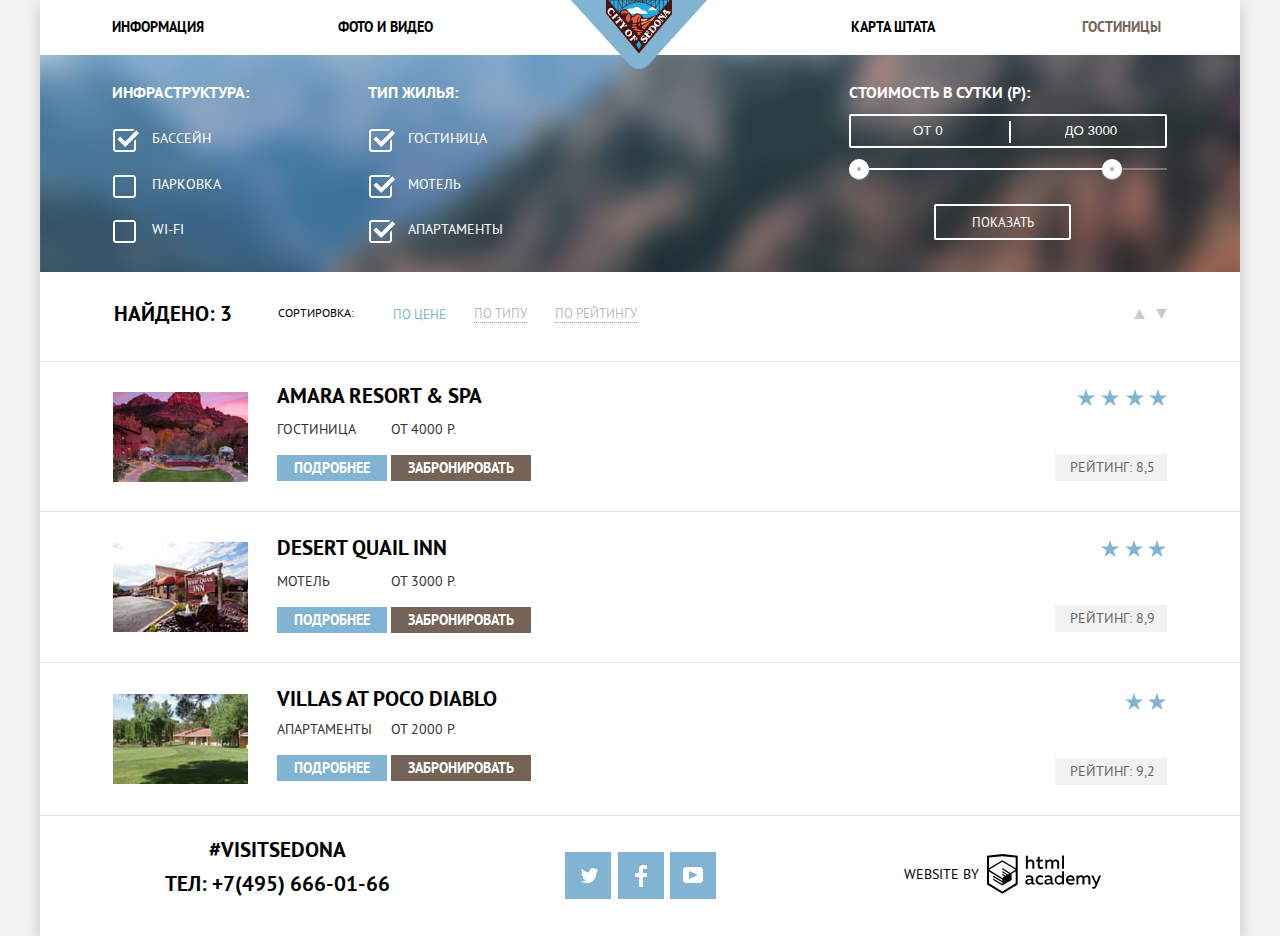
==== inner.html @ 3b5be464 "Заканчивает стилизацию проекта" ====
<!DOCTYPE html>
<html class="page" lang="ru">
  <head>
    <meta charset="utf-8">
    <meta name="viewport" content="width=device-width, initial-scale=1">
    <title>HTML Academy: Седона</title>
    <link href="css/normalize.css" rel="stylesheet">
    <link href="css/style.css" rel="stylesheet">
  </head>
  
  <body class="page-body">
    <div class="wrapper">
    
      <header class="main-header">
        <nav class="main-navigation">
          <a class="main-logo" href="index.html">
            <img src="img/logo.svg" width="138" height="70" alt="Перейти на главную страницу">
          </a>
          <ul class="site-navigation">
            <li><a href="#">Информация</a></li>
            <li><a href="#">Фото и видео</a></li>
            <li><a href="#">Карта штата</a></li>
            <li><a>Гостиницы</a></li>
          </ul>
        </nav>
      </header>

      <main>

        <h1 class="visually-hidden">Поиск отелей</h1>

        <section class="filter">
          <h2 class="visually-hidden">Фильтр поиска</h2>
          <form class="filter-form" action="https://echo.htmlacademy.ru" method="GET">
            <div class="form-container1">
              <fieldset>
                <legend>Инфраструктура:</legend>
                <div class="swimmingpool">
                  <input class="visually-hidden checkbox" type="checkbox" id="swimmingpool" name="swimmingpool" checked>
                  <label for="swimmingpool">Бассейн</label>
                </div>
                <div class="parking">
                  <input class="visually-hidden checkbox" type="checkbox" id="parking" name="parking">
                  <label for="parking">Парковка</label>
                </div>
                <div class="wifi">
                  <input class="visually-hidden checkbox" type="checkbox" id="wifi" name="wifi">
                  <label for="wifi">Wi-fi</label>
                </div>
              </fieldset>
              <fieldset>
                <legend>Тип жилья:</legend>
                <div class="filter-hotel">
                  <input class="visually-hidden checkbox" type="checkbox" id="filter-hotel" name="filter-hotel" checked>
                  <label for="filter-hotel">Гостиница</label>
                </div>
                <div class="filter-motel">
                  <input class="visually-hidden checkbox" type="checkbox" id="filter-motel" name="filter-motel" checked>
                  <label for="filter-motel">Мотель</label>
                </div>
                <div class="filter-apartments">
                  <input class="visually-hidden checkbox" type="checkbox" id="filter-apartments" name="filter-apartments" checked>
                  <label for="filter-apartments">Апартаменты</label>
                </div>
              </fieldset>
            </div>
            <div class="form-container2">
              <fieldset>
                <legend>Стоимость в сутки (Р):</legend>  
                <div class="filter-range">
                  <div class="form-container2-price">
                    <input type="number" name="min-price" min="0" max="3000" placeholder="От 0"></input>
                    <input type="number" name="max-price" min="0" max="3000" placeholder="До 3000"></input>
                  </div>
                  <div class="form-container2-range">
                    <div class="full-range">
                      <div class="half-range"></div>
                    </div>
                    <div class="toggle toggle-min"></div>
                    <div class="toggle toggle-max"></div>
                  </div>
                </div>
                <button class="filter-button" type="submit">Показать</button>
              </fieldset>
            </div>
          </form>
        </section>
        
        <div class="sorting-container">
          <div class="sorting-box">
            <p>Найдено: 3</p>
            <p>Сортировка:</p>
            <button class="sorting-box-price current" type="button">По цене</button>
            <button class="sorting-box-type" type="button">По типу</button>
            <button class="sorting-box-rating" type="button">По рейтингу</button>
          </div>
          <div class="sorting-buttons">
            <button class="sorting-button-up" type="button">
              <svg xmlns="http://www.w3.org/2000/svg" width="11" height="10" alt="Сортировка от меньшего к большему" viewBox="0 0 11 10"><path d="M5.5 0L0 10h11z"/></svg>
            </button>
            <button class="sorting-button-down current" type="button">
              <svg xmlns="http://www.w3.org/2000/svg" width="11" height="10" alt="Сортировка от большего к меньшему" viewBox="0 0 11 10"><path d="M5.5 10L0 0h11"/></svg>
            </button>
          </div>
        </div>

        <section class="hotels">
          <h2 class="visually-hidden">Отели</h2>
          <ul class="hotels-list">
            <li class="hotels-list-item">
              <div class="hotels-container">
                <div class="hotels-container-img">
                  <img src="img/amara.jpg" width="135" height="90" alt="Картинка отеля">
                </div>
                <div class="hotels-container-content">
                  <h3><a href="#">Amara resort & SPA</a></h3>
                  <div class="hotels-container-firstbox">
                    <p>Гостиница</p>
                    <a href="#" class="details">Подробнее</a>
                  </div>
                  <div class="hotels-container-secondbox">
                    <p>от 4000 Р.</p>
                    <a href="#" class="reservation">Забронировать</a>
                  </div>
                </div>
              </div>
              <span>Рейтинг: 8,5</span>
            </li>
            <li class="hotels-list-item">
              <div class="hotels-container">
                <div class="hotels-container-img">
                  <img src="img/desert.jpg" width="135" height="90" alt="Картинка отеля">
                </div>
                <div class="hotels-container-content">
                  <h3><a href="#">Desert quail inn</a></h3>
                  <div class="hotels-container-firstbox">
                    <p>Мотель</p>
                    <a href="#" class="details">Подробнее</a>
                  </div>
                  <div class="hotels-container-secondbox">
                    <p>от 3000 Р.</p>
                    <a href="#" class="reservation">Забронировать</a>
                  </div>
                </div>
              </div>
              <span>Рейтинг: 8,9</span>
            </li>
            <li class="hotels-list-item">
              <div class="hotels-container">
                <div class="hotels-container-img">
                  <img src="img/Villas.jpg" width="135" height="90" alt="Картинка отеля">
                </div>
                <div class="hotels-container-content">
                  <h3><a href="#">Villas at poco diablo</a></h3>
                  <div class="hotels-container-firstbox">
                    <p>Апартаменты</p>
                    <a href="#" class="details">Подробнее</a>
                  </div>
                  <div class="hotels-container-secondbox">
                    <p>от 2000 Р.</p>
                    <a href="#" class="reservation">Забронировать</a>
                  </div>
                </div>
              </div>
              <span>Рейтинг: 9,2</span>
            </li>
          </ul>
        </section>
      </main>

      <footer class="contacts">
        <p class="contacts-text">
          <span>#VisitSedona</span>
          Тел: <a href="tel:+74956660266">+7(495) 666-01-66</a> 
        </p>
  
        <section class="social">
          <h2 class="visually-hidden">Соц. сети</h2>
          <ul class="social-list">
            <li class="social-list-item">
              <a class="twitter" href="#" aria-label="Twitter">
                <svg width="17" height="17" viewBox="0 0 17 17" fill="none" xmlns="http://www.w3.org/2000/svg">
                  <path d="M10.95 1.14409C12.635 0.648089 13.934 1.41409 14.527 2.32309C15.2 2.09209 15.858 1.84209 16.538 1.61509C16.5249 2.30145 16.2117 2.94761 15.681 3.38309C16.366 3.55309 16.985 2.89209 16.985 2.89209C16.816 3.89209 15.979 4.68009 15.422 4.91609C15.191 11.6661 12.247 16.1331 5.34498 
                   15.9981H4.89898C4.48898 15.9981 0.734977 15.5381 0.000976562 14.1111C2.27198 14.3071 3.89398 13.6891 4.69398 12.9341C3.73398 12.6341 2.01498 12.4571 1.71498 9.98409C2.06398 10.0901 2.27898 10.2121 2.90498 10.1031C1.70498 9.24709 0.373977 8.53009 0.447977 6.33009C0.732977 6.65809 1.51498
                  6.86609 1.78798 6.80209C1.08498 6.56109 -0.182023 3.44209 0.893977 1.85009C2.71198 3.70409 4.62898 5.45609 8.04598 5.62309C8.25398 3.33009 9.18298 1.79309 10.95 1.14409Z" fill="white"/>
                </svg>
              </a>
            </li>
            <li class="social-list-item">
              <a class="facebook" href="#" aria-label="Facebook">
                <svg width="12" height="22" viewBox="0 0 12 22" fill="none" xmlns="http://www.w3.org/2000/svg">
                  <path d="M12 4V0H8C5.79086 0 4 1.79086 4 4V8H0V12H4V22H8V12H12V8H8V4H12Z" fill="white"/>
                </svg>
              </a>
            </li>
            <li class="social-list-item">
              <a class="youtube" href="#" aria-label="Youtube">
                <svg width="20" height="16" viewBox="0 0 20 16" fill="none" xmlns="http://www.w3.org/2000/svg">
                  <path fill-rule="evenodd" clip-rule="evenodd" d="M3 0H17C18.65 0 20 1.35 20 3V13C20 14.65 18.65 16 17 16H3C1.35 16 0 14.65 0 13V3C0 1.35 1.35 0 3 0ZM6.027 4.002V11.998L15.014 8L6.027 4.002Z" fill="white"/>
                </svg>
              </a>
            </li>
          </ul>
        </section>

        <div class="footer-logo-box">
          <p>website by</p>
          <p>
            <a href="https://htmlacademy.ru/intensive/htmlcss">
              <svg class="footer-logo" width="115" height="41" alt="Логотип академии" viewBox="0 0 115 41" fill="none" xmlns="http://www.w3.org/2000/svg">
                <path fill-rule="evenodd" clip-rule="evenodd" d="M15.5197 1.05737H15.3509L0 2.71895V31.4945L15.3509 40.8382L30.7018 31.4945V2.71895L15.5197 1.05737ZM77.0183 2.62185H75.0876V15.7311H77.0183V2.62185ZM40.8619 2.63264V7.76843C41.6131 6.9864 42.6386 6.5436 43.7105
                6.53843C44.6823 6.47908 45.6329 6.84495 46.3253 7.54479C47.0177 8.24462 47.3866 9.21244 47.3399 10.2068V15.7634H45.367V10.4658C45.4231 9.94897 45.2754 9.43059 44.9566 9.02553C44.6377 8.62047 44.174 8.36218 43.6683 8.3079H43.3518C42.3456 8.36979 41.4321 8.9295
                40.9041 9.80764V15.7634H38.8995V2.63264H40.8619ZM77.0183 31.4837H75.2775V30.0595C74.4828 31.1353 73.23 31.7538 71.9119 31.7211C69.4751 31.5528 67.5825 29.4822 67.5825 26.9845C67.5825 24.4867 69.4751 22.4162 71.9119 22.2479C73.1195 22.2052 74.2818 22.7203 75.0771 
                23.6505V18.3205H77.0183V31.4837ZM47.0656 30.0595C47.263 30.0515 47.4583 30.0152 47.6459 29.9516V31.3866C47.2482 31.5404 46.826 31.6172 46.4009 31.6132C45.6482 31.6769 44.9394 31.2429 44.639 30.5342C43.7036 31.31 42.5302 31.7227 41.3261 31.6995C39.733 31.6995 38.256
                30.804 38.256 28.9482C38.256 26.65 40.3661 25.9379 42.1702 25.9379C42.9402 25.9505 43.707 26.0408 44.4596 26.2076V25.884C44.4596 24.805 43.6578 23.9742 42.1491 23.9742C41.0585 23.9764 39.9804 24.2116 38.9839 24.6647V22.8305C40.0678 22.451 41.204 22.2506 42.3495 22.2371C44.8394
                22.2371 46.3693 23.4455 46.3693 26.1753V29.4121C46.3546 29.5668 46.401 29.721 46.4981 29.8406C46.5951 29.9601 46.7349 30.035 46.8862 30.0487H47.0656V30.0595ZM40.2711 28.8403C40.298 29.229 40.4761 29.5905 40.7655 29.844C41.055 30.0974 41.4317 30.2217 41.8115 30.189H41.9275C42.8819
                30.1906 43.7973 29.8022 44.4702 29.11V27.5779C43.842 27.4414 43.2026 27.3655 42.5605 27.3513C41.5055 27.3513 40.2817 27.7074 40.2817 28.8403H40.2711ZM56.0229 22.9384C55.1962 22.4632 54.2596 22.2246 53.3115 22.2479H52.9422C51.7332 22.2873 50.5891 22.8166 49.7619 23.7192C48.9347 24.6218
                48.4923 25.8236 48.5321 27.06V27.5024C48.6957 30.0004 50.805 31.8921 53.2482 31.7318C54.2519 31.7555 55.2477 31.5452 56.1601 31.1168V29.2718C55.3769 29.7215 54.4945 29.9591 53.5963 29.9624C52.5199 30.0288 51.4963 29.4793 50.9385 28.5356C50.3806 27.5918 50.3806 26.4095 50.9385 25.4658C51.4963
                24.522 52.5199 23.9725 53.5963 24.039C54.461 24.0357 55.3066 24.2989 56.0229 24.7942V22.9384ZM66.1514 30.0595C66.3488 30.0515 66.5441 30.0152 66.7317 29.9516V31.3866C66.334 31.5404 65.9118 31.6172 65.4867 31.6132C64.734 31.6769 64.0252 31.2429 63.7248 30.5342C62.7894 31.31 61.616 31.7227 60.4119
                31.6995C58.8188 31.6995 57.3417 30.804 57.3417 28.9482C57.3417 26.65 59.4518 25.9379 61.256 25.9379C62.0259 25.9505 62.7928 26.0408 63.5454 26.2076V25.884C63.5454 24.805 62.7436 23.9742 61.2349 23.9742C60.1443 23.9764 59.0662 24.2116 58.0697 24.6647V22.8305C59.1536 22.451 60.2897 22.2506 61.4353
                22.2371C63.9252 22.2371 65.455 23.4455 65.455 26.1753V29.4121C65.4404 29.5668 65.4868 29.721 65.5838 29.8406C65.6809 29.9601 65.8207 30.035 65.972 30.0487H66.1514V30.0595ZM59.855 29.8481C59.5632 29.5943 59.3837 29.2311 59.3569 28.8403H59.378C59.378 27.7074 60.5385 27.3513 61.6569 27.3513C62.299
                27.3655 62.9383 27.4414 63.5665 27.5779V29.11C62.8937 29.8022 61.9782 30.1906 61.0239 30.189H60.9078C60.5263 30.2247 60.1469 30.1019 59.855 29.8481ZM69.3271 26.9305C69.3271 25.2859 70.6308 23.9526 72.239 23.9526L72.2601 24.0066C73.4742 24.0066 74.5742 24.7382 75.0665 25.8732V28.0311C74.5856 29.1871
                73.4673 29.9296 72.239 29.9084C70.6308 29.9084 69.3271 28.5752 69.3271 26.9305ZM83.3486 22.2479C86.8408 22.2479 88.0541 25.1395 87.4844 27.7397H80.922C81.1436 29.3582 82.6839 30.0163 84.2876 30.0163C85.2509 30.0196 86.2027 29.8021 87.0729 29.3797V31.1061C86.0736 31.5421 84.9939 31.7519 83.9078 
                31.7211C81.2385 31.7211 78.8963 30.189 78.8963 26.9521C78.8362 25.7502 79.2482 24.5736 80.0408 23.6841C80.8334 22.7945 81.9408 22.2658 83.1165 22.2155H83.3486V22.2479ZM80.8693 26.1753C80.9704 24.8237 82.1216 23.8104 83.4436 23.9095H83.4858C84.1064 23.8531 84.7196 24.08 85.1612 24.5295C85.6028 24.979
                85.8275 25.6051 85.7752 26.24H80.8693V26.1753ZM89.489 31.4621V22.4961H91.2298V23.575C91.9777 22.7197 93.041 22.2229 94.1628 22.2047C95.2951 22.1328 96.3712 22.7163 96.9482 23.7153C97.7407 22.8335 98.8477 22.3161 100.018 22.2803C100.952 22.2327 101.859 22.6011 102.507 23.2901C103.154 23.9792 103.478
                24.9213 103.394 25.8732V31.4837H101.39V25.9271C101.437 25.4734 101.306 25.0191 101.024 24.6647C100.743 24.3104 100.336 24.0852 99.8917 24.039H99.6174C98.7512 24.0941 97.9525 24.536 97.4335 25.2474V31.4837H95.4289V25.9271C95.4728 25.47 95.3357 25.0139 95.0481 24.6611C94.7606 24.3082 94.3467 24.088 93.8991
                24.0497H93.6881C92.7466 24.1344 91.8915 24.6449 91.3564 25.4416V31.5161H89.5312L89.489 31.4621ZM113.977 22.4745H111.972L109.324 29.2718L106.306 22.4853H104.196L108.417 31.5484L108.237 32.0016C107.72 33.3611 107.003 34.0516 106.053 34.0516C105.75 34.0548 105.447 34.0112 105.156 33.9221V35.6161C105.536
                35.7125 105.926 35.7632 106.317 35.7671C107.646 35.7671 108.902 35.0226 109.851 32.6813L113.977 22.4745ZM52.689 6.78658V3.54974L50.7266 4.01369V6.73264H49.144V8.49132H50.7899V12.9905C50.7231 13.817 51.0244 14.6301 51.61 15.2038C52.1955 15.7775 53.0028 16.0505 53.8073 15.9468C54.5996 15.9535 55.3875 15.8259
                56.139 15.5692V13.8429C55.5727 14.0781 54.9672 14.199 54.356 14.199C53.2165 14.199 52.689 13.8105 52.689 12.6237V8.5129H55.8541V6.78658H52.689ZM58.3862 15.7526V6.75421H60.1376V7.83316C60.8811 6.97655 61.9403 6.476 63.0601 6.45211C64.1624 6.38099 65.2146 6.93142 65.8032 7.88711C66.5958 7.00534 67.7028 6.48794
                68.8734 6.45211C69.8138 6.41462 70.7233 6.79859 71.364 7.50353C72.0046 8.20846 72.3126 9.16418 72.2073 10.1205V15.7418H70.2028V10.1853C70.2499 9.73151 70.1184 9.27721 69.8373 8.92287C69.5561 8.56853 69.1485 8.34334 68.7046 8.29711H68.4619C67.5957 8.35228 66.797 8.7942 66.278 9.50553V15.7418H64.2734V10.1853C64.3206
                9.73151 64.1891 9.27721 63.9079 8.92287C63.6268 8.56853 63.2191 8.34334 62.7752 8.29711H62.5326C61.5911 8.38181 60.736 8.89229 60.2009 9.68895V15.7634H58.3862V15.7526ZM28.6972 30.3033L28.7078 30.2968L28.6972 30.3184V30.3033ZM28.6972 18.3205V30.3033L15.3509 38.4321L2.00459 30.3184V18.5147L15.2876 26.6068V28.0311L6.18257
                22.5284V23.9418L15.3404 29.5632V31.0629L6.19312 25.4955V26.9521L15.3509 32.5734L24.5826 26.9197V20.8129L28.6972 18.3205ZM28.7078 16.7776L25.0362 18.9355L23.3482 20.0145L15.3087 15.0837V16.4971L22.156 20.7266L22.0083 20.8237L20.9532 21.4063L15.2876 17.9537V19.3995L19.761 22.1184L18.706 22.8413L15.3298 20.7913V22.2047L17.5454
                23.5426L15.2982 24.9021L2.11009 16.864L15.3087 8.72869L28.7078 16.7776ZM15.2876 7.27211L28.7078 15.3534V4.56395L15.3615 3.12895L2.01514 4.56395V15.3534L15.2876 7.27211Z"/>
              </svg>
            </a>
          </p>
        </div>
      </footer>
    </div>
  </body>
</html>
---- css/style.css ----
@font-face {
  font-family: "PT Sans";
  src:  local("PT Sans"),
        url('../fonts/web/ptsans.woff2') format('woff2'),
        url('../fonts/web/ptsans.woff') format('woff');
  font-weight: normal;
  font-style: normal;
}

@font-face {
  font-family: "PT Sans";
  src:  local("PT Sans"),
        url('../fonts/web/ptsansbold.woff2') format('woff2'),
        url('../fonts/web/ptsansbold.woff') format('woff');
  font-weight: bold;
  font-style: normal;
}

:root {
  --basic-black: #000000;
  --basic-white: #ffffff;
  --basic-blue: #81B3D2;
  --basic-brown: #766357;
  --basic-gray: #F2F2F2;
  --alpha-black: rgba(0,0,0,0.3);
  --alpha-white: rgba(255, 255, 255, 0.3);
  --alpha-footer: rgba(255,255,255,0.9);
  --deep-blue: #669EC0;
  --deep-brown: #604E43;
  --deep-gray: #EBEBEB;
  --dark-gray: #A9A9A9;
  --dark-brown: #333333;
  --intense-brown: #503E33;
  --intense-blue: #5496BD;
  --light-gray: #BDBBBC;
  --light-gray-index: #EEEEEE;
  --special-color: #666666;
  --shadow-color: rgba(0,1,1,0.2);
  --gray-border: #E5E5E5;
  --toggle-color: #ABABAB;
  --basic-sorting: #CACACA;
}

/* Global */

body {
  min-width: 1200px;
  padding: 0;
  font-family: "PT Sans", "Arial", sans-serif;
  font-size: 14px;
  line-height: 26px;
  font-weight: normal;
  text-transform: uppercase;
  color: var(--basic-black);
  background-color: var(--basic-gray);
}

a {
  text-decoration: none;
}

img {
  max-width: 100%;
  height: auto;
}

/* wrapper */

.wrapper {
  width: 1200px;
  margin: 0 auto;
  background-color: var(--basic-white);
  box-shadow: 0 5px 15px var(--shadow-color);
}

.wrapper-index {
  position: relative;
}

.visually-hidden:not(:focus):not(:active),
input[type="checkbox"].visually-hidden,
input[type="radio"].visually-hidden {
  position: absolute;
  width: 1px;
  height: 1px;
  margin: -1px;
  border: 0;
  padding: 0;
  white-space: nowrap;
  clip-path: inset(100%);
  clip: rect(0 0 0 0);
  overflow: hidden;
}
/* header */

.main-navigation {
  font-weight: bold; 
  background-color: var(--basic-white);
}

.site-navigation {
  list-style: none;
  padding: 0;
  margin: 0;
}

.site-navigation li {
  margin-top: 14px;
  margin-bottom: 15px;
}

.site-navigation li:nth-of-type(1) {
  margin-left: 72px;
  margin-right: 134px;
}

.site-navigation li:nth-of-type(2) {
  margin-right: 418px;
}

.site-navigation li:nth-of-type(3) { 
  margin-right: 147px;
}

.site-navigation li:nth-of-type(4) {
  margin-right: 72px;
}

.site-navigation a:not([href]) {
  color: var(--basic-brown);
}

.site-navigation a {
  color: var(--basic-black);
}

.site-navigation a:hover,
.site-navigation a:focus {
  color: var(--basic-blue);
}

.site-navigation a:active {
  color: var(--alpha-black);
}

 /* index */ /* about */

.about-text {
  font-size: 21px;
  font-weight: bold;
  text-align: center;
  margin-top: 33px;
  margin-bottom: 46px; 
}

.features-text {
  color: var(--dark-brown);
  margin: 0;
  margin-bottom: 51px;
}

/* features-part1 */

.part1-firstbox {
  line-height: 21px;
  color: var(--basic-white);
  background-color: var(--basic-blue);
}

.part1-firstbox h3 {
  font-size: 21px;
  font-weight: bold;
  margin-top: 47px;
  margin-bottom: 27px;
  text-align: center;
}

.part1-firstbox span {
  display: block;
  margin-bottom: 23px;
  text-align: center;
}

.part1-firstbox p {
  margin: 0;
  margin-bottom: 54px;
  text-align: center;
}

/* features-part2 */

.part2-features-list {
  line-height: 21px;
  list-style: none;
  padding: 0;
  margin: 0;
}

.part2-list-item h3 {
  font-size: 21px;
  font-weight: bold;
  margin: 0;
}

.part2-list-item p {
  color: var(--dark-brown);
  margin: 0;
}

.part2-list-item h3 {
  margin-top: 160px;
  margin-bottom: 27px;
  text-align: center;
  position: relative;
}

.part2-list-item p {
  margin-bottom: 82px;
  text-align: center;
}

.part2-list-item:nth-of-type(1) h3::before {
  position: absolute;
  left: 162px;
  top: -98px;
  content: " ";
  width: 75px;
  height: 72px;
  background-image: url('../img/icon-1.svg');
  background-repeat: no-repeat;
  background-position: center;
}

.part2-list-item:nth-of-type(2) h3::before {
  position: absolute;
  left: 162px;
  top: -98px;
  content: " ";
  width: 75px;
  height: 70px;
  background-image: url('../img/icon-3.svg');
  background-repeat: no-repeat;
  background-position: center;
}

.part2-list-item:nth-of-type(3) h3::before {
  position: absolute;
  left: 168px;
  top: -105px;
  content: " ";
  width: 64px;
  height: 77px;
  background-image: url('../img/icon-2.svg');
  background-repeat: no-repeat;
  background-position: center;
}

/* features-part3 */

.part3-secondbox {
  line-height: 21px;
  color: var(--basic-white);
  background-color: var(--basic-blue);
}

.part3-secondbox h3 {
  font-size: 21px;
  font-weight: bold;
  margin-top: 50px;
  margin-bottom: 27px;
  text-align: center;
}

.part3-secondbox span {
  display: block;
  margin-bottom: 23px;
  text-align: center;
}

.part3-secondbox p {
  margin-bottom: 51px;
  text-align: center;
}

/* features-part4 */

.features-part4 {
  background-color: var(--light-gray-index);
}

.part4-features-list {
  line-height: 21px;
  list-style: none;
  padding: 0;
  margin: 0;
}

.part4-list-item h3 {
font-size: 21px;
font-weight: bold;
margin: 0;
margin-top: 49px;
margin-bottom: 27px;
text-align: center;
}

.part4-list-item span {
  display: block;
  margin-bottom: 23px;
  text-align: center;
}

.part4-list-item p {
  margin: 0;
  margin-bottom: 54px;
  text-align: center;
}

/* search */

.search {
  line-height: 24px;
}

.search h3{
  font-size: 30px;
  font-weight: bold;
  margin: 0;
  margin-top: 58px;
  margin-bottom: 16.5px;
}

.search p {
  color: var(--dark-brown);
  margin-bottom: 46.5px;
  text-align: center;
} 

.button-search {
  font-family: inherit;
  font-size: 21px;
  font-weight: bold;
  line-height: 26px;
  text-transform: inherit;
  border: none;
  color: var(--basic-white);
  background-color: var(--basic-brown);
  padding-top: 28px;
  padding-bottom: 30px;
  width: 568px;
}

.button-search:hover,
.button-search:focus {
  background-color: var(--deep-brown);
}

.button-search:active {
  color: var(--alpha-white);
  background-color: var(--intense-brown);
}

/* search-popup */

.search-popup {
  position: relative;
}

.search-form {
  position: absolute;
  left: 316px;
  
  font-size: inherit;
  line-height: inherit;
  font-weight: bold;
  color: var(--basic-black);
  background-color: var(--basic-white);
  box-sizing: border-box;
  padding: 55px;
  width: 568px;
  box-shadow: 0 7px 15px var(--shadow-color);
}

.arrival-date {
  margin-right: 20px;
}

.departure-date {
  margin-right: 16px;
}

.adults {
  margin-right: 39px;
}

.search-form p {
  position: relative;
  padding:0;
  margin: 0;
}

.search-form input {
  padding: 0;
  padding-top: 5px;
  padding-bottom: 6px;
  border: 0;
  background-color: var(--basic-gray);
}

.search-form input:hover {
  background-color: var(--deep-gray);
}

.search-form input:focus {
  background-color: var(--basic-white);
  outline: 2px solid var(--gray-border);
}

.search-form .arrival-input,
.search-form .departure-input {
  padding-left: 12px;
  margin-bottom: 30px;
  box-sizing: border-box;
  width: 346px;
}

.arrival-calendar,
.departure-calendar{
  position: absolute;
  top: 7px;
  right: 0px;
  border: none;
  background-color: transparent;
}

.button-calendar svg {
  fill: var(--dark-gray);
}

.button-calendar:hover svg {
  fill: var(--basic-black);
}

.button-calendar:active svg {
  fill: var(--basic-blue);
}

.search-form-firstbox p {
  display: inline-flex; 
  width: 114px;
}

.search-form-firstbox button {
  padding: 10px;
  border: 0;
  flex-grow: 1;
}

.wrapper-adults,
.wrapper-children {
  display: flex;
  align-items: center;
}

.wrapper-children p {
  margin-left: 26px;
}

.search-form-firstbox {
  display: flex;
  width: 100%;
  justify-content: space-between;
  margin-bottom: 56px;
}

.search-form-firstbox .button-minus,
.search-form-firstbox .button-plus {
  position: relative;
  background-color: var(--basic-gray);
  cursor: pointer;
}

.search-form-firstbox .button-minus::before {
  position: absolute;
  content: " ";
  width: 12px;
  height: 3px;
  background-color: var(--dark-gray);
}

.search-form-firstbox .button-plus::before {
  position: absolute;
  content: " ";
  top: 18px;
  right: 13px;
  width: 12px;
  height: 3px;
  background-color: var(--dark-gray);
}

.search-form-firstbox .button-plus::after {
  position: absolute;
  content: " ";
  top: 18px;
  right: 13px;
  width: 12px;
  height: 3px;
  transform: rotate(90deg);
  background-color: var(--dark-gray); 
}

.search-form-firstbox .button-minus:hover::before,
.search-form-firstbox .button-minus:focus::before,
.search-form-firstbox .button-plus:hover::before,
.search-form-firstbox .button-plus:focus::before,
.search-form-firstbox .button-plus:hover::after,
.search-form-firstbox .button-plus:focus::after {
  background-color: var(--basic-black);
}

.search-form-firstbox .button-minus:active::before,
.search-form-firstbox .button-plus:active::before,
.search-form-firstbox .button-plus:active::after {
  background-color: var(--basic-blue);
}

.search-form-firstbox input {
  text-align: center;
  width: 54px; 
}

.button-to-find {
  font-size: 21px;
  line-height: inherit;
  font-weight: inherit; 
  text-transform: inherit;
  border: none;
  color: var(--basic-white);
  background-color: var(--basic-blue);
  box-sizing: border-box;
  padding-top: 16px;
  padding-bottom: 16px;
  width: 458px;
  flex-grow: 1;
}

.button-to-find:hover,
.button-to-find:focus {
  background-color: var(--deep-blue);
}

.button-to-find:active {
  color: var(--alpha-white);
  background-color: var(--intense-blue);
}

input[type="number"] {
  -moz-appearance: textfield;
}

input[type="number"]::-webkit-outer-spin-button,
input[type="number"]::-webkit-inner-spin-button {
  -webkit-appearance: none;
  margin: 0;
}
.search-popup input[placeholder] {
  font-size: inherit;
  line-height: inherit;
  text-transform: inherit;
}

.search-form input::-moz-placeholder {
  color: var(--basic-black);
  opacity: 1;
}

.search-form input::-webkit-input-placeholder {
  color: var(--basic-black);
  opacity: 1;
}

/* footer */

.contacts {
  background-color: var(--alpha-footer);
  min-height: 120px;
}

.contacts-text {
  font-size: 21px;
  font-weight: bold;
  align-self: flex-start;
  margin-left: 125px;
}

.contacts-text span {
  display: block;
  padding: 0;
  margin-bottom: 8px;
  text-align: center;
}

.contacts-text a {
  color: var(--basic-black);
}

.contacts-text a:hover,
.contacts-text a:focus {
  color: var(--basic-blue);
}

.contacts-text a:active {
  color: var(--alpha-black);
}

.footer-logo-box a:hover,
.footer-logo-box a:focus {
  color: var(--basic-blue);
}

.footer-logo-box a:active {
  color: var(--light-gray);
}

.social {
  margin: 0 auto;
  margin-bottom: 1px;
}

.social-list {
  display: flex;
  width: 151px;
  justify-content: space-between;
  list-style: none;
  margin: 0;
  padding: 0;
}

.social-list-item a {
  position: relative;
  padding-top: 14.5px;
  padding-right: 23px;
  padding-bottom: 14.5px;
  padding-left: 23px;
  background-color: var(--basic-blue);
}

.twitter svg,
.youtube svg {
  position: absolute;
  top: 15px;
  right: 13px;
}

.facebook svg {
  position: absolute;
  top: 13px;
  right: 17px;
}

.social-list-item a:hover,
.social-list-item a:focus {
  background-color: var(--deep-blue);
}

.social-list-item a:active {
  background-color: var(--intense-blue);
}

.social-list-item a:active svg {
  opacity: .3;
}

.footer-logo-box p {
  display: inline-block;
}

.footer-logo-box {
  display: flex;
  align-items: center;
  margin-top: 4px;
  margin-right: 138px;
  margin-bottom: 2px;
  margin-left: 13px;
}

.footer-logo-box p:first-of-type {
  margin: 0px;
  margin-right: 8px;
  margin-bottom: 6px;
}

 .footer-logo {
  fill: var(--basic-black);
}

.footer-logo:hover,
.footer-logo:focus {
  fill: var(--basic-blue);
}

.footer-logo:active {
  fill: var(--light-gray);
}

.contacts-index {
  position: absolute;
  bottom: 7px;
  width: 100%;
  min-height: 120px;
}

/* inner */ /* filter */
.filter {
  color: var(--basic-white);
  background-image: url('../img/background.jpg');
}

.filter-form {
  line-height: 21px;
}

.filter-form fieldset {
  font-size: 14px;
  font-weight: normal;
  border: none;
  margin: 0px;
  padding: 0px;
  margin-top: 27px;
}

.filter-form legend {
  font-size: 16px;
  font-weight: bold;
}

.form-container1 legend {
  margin-top: -1px;
  margin-right: 2px;
  margin-bottom: 25px;
  margin-left: -1px;
}

.form-container1 legend:last-child {
  margin-left: -5px;
}

.form-container1 div {
  margin-bottom: 24.5px;
  position: relative;
}

div.wifi,
div.filter-apartments {
  margin-bottom: 32px;
}

.checkbox + label {
  position: relative;
  padding: 0;
  padding-right: 35px;
  cursor: pointer;
}

.checkbox + label::before  {
  content: " ";
  position: absolute;
  top: 0;
  left: -41px;
  width: 27px;
  height: 23px;
  background-image: url(../img/checkbox-off.svg);
  background-repeat: no-repeat;
  background-position: center;
}

.checkbox:checked + label::before {
  left: -39px;  
  background-image: url(../img/checkbox-on.svg);
  background-repeat: no-repeat;
  background-position: center;
}

.checkbox:disabled + label::before {
  background-image: url(../img/checkbox-off-dis.svg);
  background-repeat: no-repeat;
  background-position: center;
}

.checkbox:checked:disabled + label::before {
  background-image: url(../img/checkbox-on-dis.svg);
  background-repeat: no-repeat;
  background-position: center;
}

.form-container1 div {
  padding-left: 39px;
}

.form-container2 legend {
  margin-top: 0px;
  margin-bottom: 11px;
}

.form-container2-price {
  position: relative;
  display: flex;
  width: 314px;
  border: 2px solid var(--basic-white);
  border-radius: 2px;
}

.form-container2-price::before {
  position: absolute;
  content: " ";
  top: 5px;
  left: 158px;
  width: 2px;
  height: 22px;
  background-color: var(--basic-white);
}

.form-container2-price input {
  position: relative;
  padding: 0;
  padding-top: 7px;
  padding-bottom: 8px;
  margin: 0;
  width: 95px;
  background-color: transparent;
  border: none;
  color: var(--basic-white);
}

input[name="min-price"] {
  padding-left: 62px;
  margin-right: 5px;
}

input[name="max-price"] {
  padding-left: 52px;
  padding-right: 6px;
}

.form-container2-price input::-moz-placeholder {
  text-transform: uppercase;
  color: var(--basic-white);
  opacity: 1;
}

.form-container2-price input::-webkit-input-placeholder {
  text-transform: uppercase;
  color: var(--basic-white);
  opacity: 1;
}

.form-container2-range {
  position: relative;
  margin-top: 20px;
}

.full-range {
  height: 2px;
  background-color: var(--alpha-white);
}

.half-range {
  height: 2px;
  width: 83%;
  background-color: var(--basic-white);
}

.form-container2-range .toggle {
  position: absolute;
  top: -9px;
  left: 0;
  width: 4px;
  height: 4px;
  background-color: var(--toggle-color);
  border: 8px solid var(--basic-white);
  border-radius: 50%;
  box-shadow: 0px 1px  1px var(--toggle-color);
  cursor: pointer;
}

.form-container2-range .toggle-max {
  left: 253px;
}

.form-container2-range .toggle:hover {
  top: -10px;
  width: 5px;
  height: 5px;
  background-color: var(--toggle-color);
  border: 8px solid var(--basic-white);
  border-radius: 50%;
  box-shadow: 0px 2px 1px var(--toggle-color);
}

.filter-button {
  font-family: inherit;
  text-transform: uppercase;
  text-align: center;
  padding-top: 7px;
  padding-bottom: 7px;
  margin-top: 34px;
  margin-left: 85px;
  border: 2px solid var(--basic-white);
  border-radius: 2px;
  color: var(--basic-white);
  background-color: transparent;
  width: 137px;
}

.filter-button:hover,
.filter-button:focus {
  color: var(--basic-black);
  background-color: var(--basic-white);
}

.sorting-box {
  font-size: 12px;
  line-height: 18px;
}

.sorting-container {
  border-bottom: 1px solid var(--gray-border);
}

.sorting-box p:nth-of-type(1) {
  font-size: 21px;
  line-height: 26px;
  font-weight: bold;
  margin-top: 29px;
  margin-left: 74px;
  margin-right: 46px;
  margin-bottom: 34px;
}

.sorting-box p:nth-of-type(2) {
  margin-top: 16px;
  margin-right: 39px;
  margin-bottom: 24px;
}

.sorting-box button {
  font-family: inherit;
  text-transform: uppercase;
  padding: 0;
  margin-right: 28px;
  margin-bottom: 6px;
  border: none; 
  border-bottom: 1px dotted var(--basic-blue);
  color: var(--alpha-black);
  background-color: var(--basic-white);
}

.sorting-box button:hover,
.sorting-box button:focus {
  color: var(--basic-blue);
}

.sorting-box button:active {
  border:none;
  color: var(--basic-black);
}

.sorting-box button.current {
  border:none;
  color: var(--basic-blue);
}

.sorting-box button.current:active {
  color: var(--basic-black);
}

.sorting-buttons button {
  padding: 0;
  border: none;
  background-color: transparent;
}

.sorting-buttons {
  margin-top: 29px;
  margin-right: 73px;
}

.sorting-buttons .sorting-button-up {
  margin-right: 7px;
}

.sorting-buttons svg{
  fill: var(--basic-sorting);
}

.sorting-button-up:hover svg,
.sorting-button-up:focus svg,
.sorting-button-down:hover svg,
.sorting-button-down:focus svg {
  fill: var(--basic-black);
}

.sorting-button-up:active svg,
.sorting-button-down:active svg {
  fill: var(--basic-blue);
}

.sorting-buttons svg.current {
  fill: var(--basic-blue);
}

/* hotels */

.hotels-list {
  list-style: none;
  padding: 0;
  margin: 0;
}

.hotels-list-item {
  border-bottom: 1px solid var(--gray-border);
}

.hotels-list-item:nth-of-type(1) .hotels-container {
  margin-top: 30px;
  margin-bottom: 21px;
}

.hotels-list-item:nth-of-type(2) .hotels-container {
  margin-top: 8px;
  margin-bottom: 22px;
}

.hotels-list-item:nth-of-type(3) .hotels-container {
  margin-top: 31px;
  margin-bottom: 23px;
}

.hotels-list-item:nth-of-type(1) .hotels-container-content {
  margin-top: -10px;
}

.hotels-list-item:nth-of-type(3) .hotels-container-content {
  margin-top: -8px;
}

.hotels-container-img {
  margin-right: 29px;
  margin-left: 73px;
}

.hotels-list-item h3 {
  font-size: 21px;
  font-weight: bold;
  margin: 0; 
  margin-bottom: 7px; 
}

.hotels-list-item p {
  line-height: 21px;
  color: var(--dark-brown);
  margin: 0;
  margin-bottom: 15px;
}

.hotels-list-item:nth-of-type(1) h3 {
  margin-top: 1px;
  margin-bottom: 10px;
}

.hotels-list-item:nth-of-type(2) h3 {
  margin-top: 15px;
  margin-bottom: 10px;
}

.hotels-list-item:nth-of-type(2) .hotels-container-img {
  margin-top: 22px;
}

.hotels-list-item a {
  color: var(--basic-black);
}

.hotels-list-item a:hover,
.hotels-list-item a:focus {
  color: var(--basic-blue);
}

.hotels-list-item a:active {
  color: var(--alpha-black);
}

.hotels-container-firstbox,
.hotels-container-secondbox {
  display: inline-block;
}

.hotels-list-item span {
  position: relative;
  
  align-self: flex-end;
  line-height: 21px;
  color: var(--special-color);
  background-color: var(--basic-gray);
  margin-bottom: 30px;
  margin-right: 73px;
  padding-top: 3px;
  padding-left: 15px;
  padding-bottom: 3px;
  padding-right: 12px;
}

.hotels-list-item span:before {
  position: absolute;
  top: -65px;
  right: 0px;
  
  content: " ";
  width: 90px;
  height: 17px;
  background-image: url('../img/Star-group4.svg');
  background-repeat: no-repeat;
}

.hotels-list-item:nth-of-type(2) span:before {
  background-image: url('../img/Star-group3.svg');
  background-repeat: no-repeat;
  background-position: right;
}

.hotels-list-item:nth-of-type(3) span:before {
  background-image: url('../img/Star-group2.svg');
  background-repeat: no-repeat;
  background-position: right;
}

.hotels a.details {
  line-height: 21px;
  font-weight: bold;
  padding: 0 17px;
  padding-top: 4px;
  padding-bottom: 4px;
  color: var(--basic-white);
  background-color: var(--basic-blue);
}

.hotels a.details:hover,
.hotels a.details:focus {
  background-color: var(--deep-blue);
}

.hotels a.details:active {
  color: var(--alpha-white);
  background-color: var(--intense-blue);
}

.hotels a.reservation {
  line-height: 21px;
  font-weight: bold;
  padding: 0 17px;
  padding-top: 4px;
  padding-bottom: 4px;
  color: var(--basic-white);
  background-color: var(--basic-brown);
}

.hotels a.reservation:hover,
.hotels a.reservation:focus {
  background-color: var(--deep-brown);
}

.hotels a.reservation:active {
  color: var(--alpha-white);
  background-color: var(--intense-brown);
}

/* layout */

.page {
  height: 100%;
}

.page-body {
  min-height: 100%;
}

.wrapper {
  display: grid;
  grid-template-rows: min-content 1fr min-content;
  align-content: start;
}

.site-navigation {
  display: flex;
  flex-direction: row;
  flex-wrap: wrap;
}

.main-navigation {
  position: relative;
}

.main-logo {
  position: absolute;
  top: -1px;
  left: 530px;
  z-index: 2;
}

.intro {
  position: relative;
}

.intro-logo {
  position: absolute;
  top: 77px;
  left: 372px;
}

.intro:after {
  position: absolute;
  content: " ";
  left: 0;
  width: 100%;
  height: 58px;
  bottom: 5px;
  background-image: url('../img/intro-mask.svg');
  background-repeat: no-repeat;
  background-position: center center; 
}

.about-container {
  display: flex;
  flex-direction: column;
  align-items: center;
  justify-content: center;
}

.part1,
.part3 {
  display: flex;
}

.part2-features-list,
.part4-features-list {
  display: flex;
}

.part1 .part1-firstbox {
  flex-basis: 400px;
}

.part1 .part1-secondbox {
  flex-basis: 800px;
}

.part2-features-list li {
  flex-basis: 400px;
}

.part3-firstbox {
  flex-basis: 800px;
}

.part3-secondbox {
  flex-basis: 400px;
}

.part4-features-list li {
  flex-basis: 400px;
}

.features-container {
  display: grid;
  grid-template-rows: 256px 330px 256px 256px;
  grid-template-columns: 1fr 1fr 1fr;
}

.part1,
.part2,
.part3,
.part4 {
  grid-column: 1 / -1;
}

.search {
  display: flex;
  flex-direction: column;
  align-items: center;
}

.search-form {
  display: flex;
  flex-wrap: wrap;
}

.contacts {
  display: flex;
  align-items: center;
}

.hotels-list {
  display: flex;
  flex-direction: column;
}

.hotels-list-item {
  display: flex;
  justify-content: space-between;
}

.hotels-container {
  display: flex;
  align-items: flex-start;
}

.filter-form {
  display: flex;
  justify-content: space-between;
}

.form-container1 {
  display: flex;
  justify-content: space-between;
  flex-shrink: 0;
  margin-left: 73px;
}

.form-container1 fieldset:nth-of-type(1) {
  margin-right: 113px;
}

.form-container2 fieldset {
  display: flex;
  flex-direction: column;
}

.form-container2 {
  margin-right: 73px;
}

.sorting-box {
  display: flex;
  justify-content: start;
  align-items: center;
}

.sorting-container {
  display: flex;
  justify-content: space-between;
}
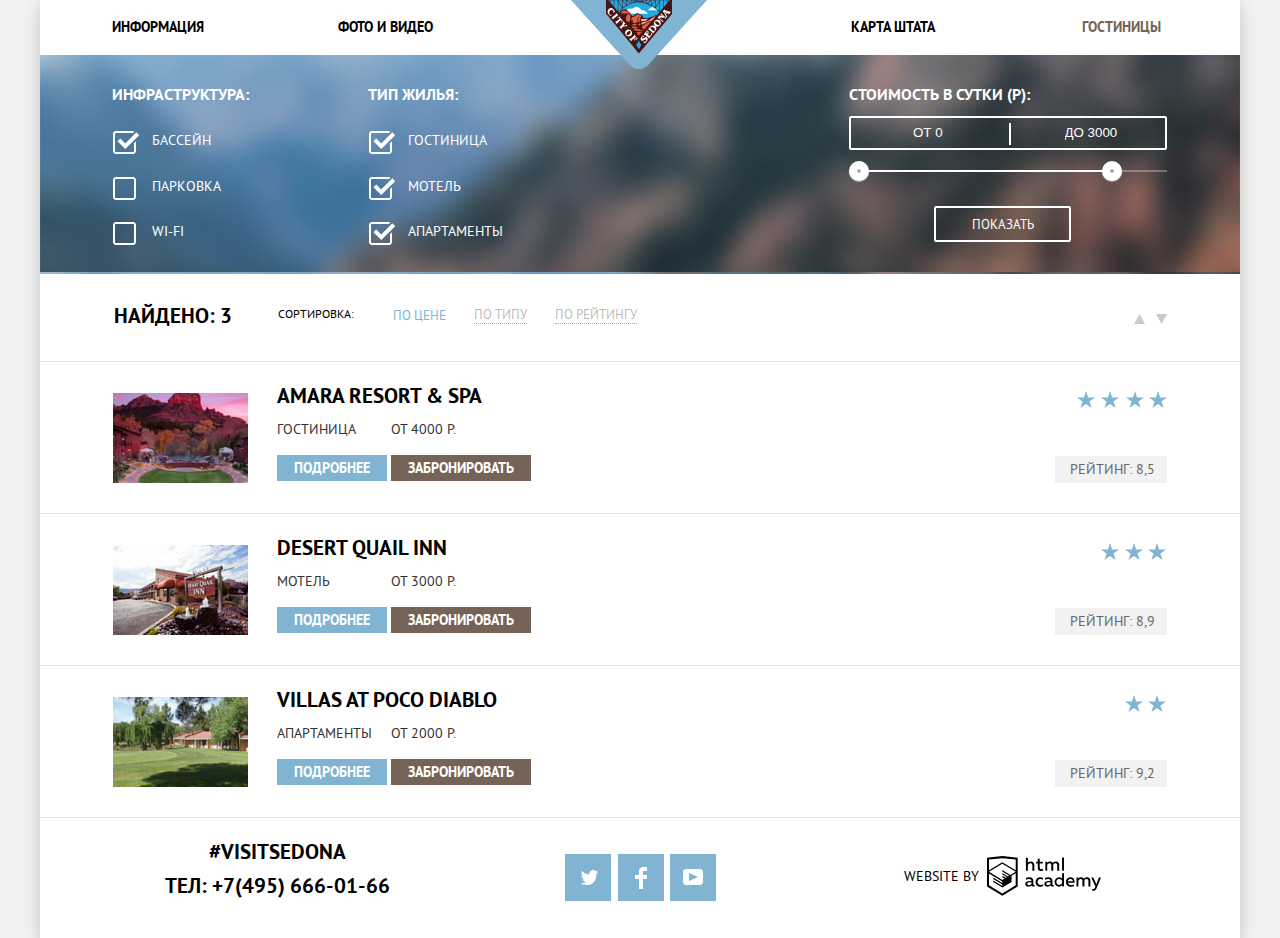
==== commit ca213596: "Добавляет анимацию скрытия модального окна" ====
--- a/inner.html
+++ b/inner.html
@@ -69,8 +69,8 @@
                 <legend>Стоимость в сутки (Р):</legend>  
                 <div class="filter-range">
                   <div class="form-container2-price">
-                    <input type="number" name="min-price" min="0" max="3000" placeholder="От 0"></input>
-                    <input type="number" name="max-price" min="0" max="3000" placeholder="До 3000"></input>
+                    <input type="number" name="min-price" min="0" max="3000" placeholder="От 0">
+                    <input type="number" name="max-price" min="0" max="3000" placeholder="До 3000">
                   </div>
                   <div class="form-container2-range">
                     <div class="full-range">
@@ -96,10 +96,10 @@
           </div>
           <div class="sorting-buttons">
             <button class="sorting-button-up" type="button">
-              <svg xmlns="http://www.w3.org/2000/svg" width="11" height="10" alt="Сортировка от меньшего к большему" viewBox="0 0 11 10"><path d="M5.5 0L0 10h11z"/></svg>
+              <svg xmlns="http://www.w3.org/2000/svg" width="11" height="10" aria-label="Сортировка от меньшего к большему." viewBox="0 0 11 10"><path d="M5.5 0L0 10h11z"/></svg>
             </button>
             <button class="sorting-button-down current" type="button">
-              <svg xmlns="http://www.w3.org/2000/svg" width="11" height="10" alt="Сортировка от большего к меньшему" viewBox="0 0 11 10"><path d="M5.5 10L0 0h11"/></svg>
+              <svg xmlns="http://www.w3.org/2000/svg" width="11" height="10" aria-label="Сортировка от большего к меньшему." viewBox="0 0 11 10"><path d="M5.5 10L0 0h11"/></svg>
             </button>
           </div>
         </div>
@@ -207,7 +207,7 @@
           <p>website by</p>
           <p>
             <a href="https://htmlacademy.ru/intensive/htmlcss">
-              <svg class="footer-logo" width="115" height="41" alt="Логотип академии" viewBox="0 0 115 41" fill="none" xmlns="http://www.w3.org/2000/svg">
+              <svg class="footer-logo" width="115" height="41" aria-label="Логотип HTML-academy." viewBox="0 0 115 41" fill="none" xmlns="http://www.w3.org/2000/svg">
                 <path fill-rule="evenodd" clip-rule="evenodd" d="M15.5197 1.05737H15.3509L0 2.71895V31.4945L15.3509 40.8382L30.7018 31.4945V2.71895L15.5197 1.05737ZM77.0183 2.62185H75.0876V15.7311H77.0183V2.62185ZM40.8619 2.63264V7.76843C41.6131 6.9864 42.6386 6.5436 43.7105
                 6.53843C44.6823 6.47908 45.6329 6.84495 46.3253 7.54479C47.0177 8.24462 47.3866 9.21244 47.3399 10.2068V15.7634H45.367V10.4658C45.4231 9.94897 45.2754 9.43059 44.9566 9.02553C44.6377 8.62047 44.174 8.36218 43.6683 8.3079H43.3518C42.3456 8.36979 41.4321 8.9295
                 40.9041 9.80764V15.7634H38.8995V2.63264H40.8619ZM77.0183 31.4837H75.2775V30.0595C74.4828 31.1353 73.23 31.7538 71.9119 31.7211C69.4751 31.5528 67.5825 29.4822 67.5825 26.9845C67.5825 24.4867 69.4751 22.4162 71.9119 22.2479C73.1195 22.2052 74.2818 22.7203 75.0771 
@@ -237,5 +237,7 @@
         </div>
       </footer>
     </div>
+
+    <script src="js/popup.js"></script>
   </body>
 </html>--- a/css/style.css
+++ b/css/style.css
@@ -109,6 +109,20 @@
   margin-bottom: 15px;
 }
 
+.site-navigation li:nth-of-type(4n+5) {
+  margin-left: 72px;
+  margin-right: 134px;
+}
+
+.site-navigation li:nth-of-type(4n+6) {
+  margin-right: 418px;
+}
+
+.site-navigation li:nth-of-type(4n+8) {
+  margin-left: 147px;
+  margin-right: 72px;
+}
+
 .site-navigation li:nth-of-type(1) {
   margin-left: 72px;
   margin-right: 134px;
@@ -144,6 +158,11 @@
 }
 
  /* index */ /* about */
+
+ .about {
+  position: relative;
+  z-index: 2;
+}
 
 .about-text {
   font-size: 21px;
@@ -320,6 +339,12 @@
 
 .search {
   line-height: 24px;
+  position: relative;
+  z-index: 1;
+}
+
+.popup-wrapper {
+  background-color: var(--basic-white);
 }
 
 .search h3{
@@ -360,16 +385,11 @@
   background-color: var(--intense-brown);
 }
 
-/* search-popup */
-
-.search-popup {
-  position: relative;
-}
-
 .search-form {
   position: absolute;
+  z-index: -1;
   left: 316px;
-  
+  top: 291px;
   font-size: inherit;
   line-height: inherit;
   font-weight: bold;
@@ -563,7 +583,7 @@
   -webkit-appearance: none;
   margin: 0;
 }
-.search-popup input[placeholder] {
+.search-form input[placeholder] {
   font-size: inherit;
   line-height: inherit;
   text-transform: inherit;
@@ -577,6 +597,18 @@
 .search-form input::-webkit-input-placeholder {
   color: var(--basic-black);
   opacity: 1;
+}
+
+/* map */
+
+.map {
+  background-image: url('../img/map.jpg');
+  background-size: 1200px 594px;
+  background-repeat: no-repeat;
+}
+
+.map iframe {
+  border: 0;
 }
 
 /* footer */
@@ -726,7 +758,7 @@
   border: none;
   margin: 0px;
   padding: 0px;
-  margin-top: 27px;
+  margin-top: 29px;
 }
 
 .filter-form legend {
@@ -934,7 +966,7 @@
   margin-top: 29px;
   margin-left: 74px;
   margin-right: 46px;
-  margin-bottom: 34px;
+  margin-bottom: 32px;
 }
 
 .sorting-box p:nth-of-type(2) {
@@ -981,7 +1013,7 @@
 }
 
 .sorting-buttons {
-  margin-top: 29px;
+  margin-top: 32px;
   margin-right: 73px;
 }
 
@@ -1021,30 +1053,13 @@
   border-bottom: 1px solid var(--gray-border);
 }
 
-.hotels-list-item:nth-of-type(1) .hotels-container {
-  margin-top: 30px;
-  margin-bottom: 21px;
-}
-
-.hotels-list-item:nth-of-type(2) .hotels-container {
-  margin-top: 8px;
+.hotels-container {
+  margin-top: 21px;
   margin-bottom: 22px;
 }
 
-.hotels-list-item:nth-of-type(3) .hotels-container {
-  margin-top: 31px;
-  margin-bottom: 23px;
-}
-
-.hotels-list-item:nth-of-type(1) .hotels-container-content {
-  margin-top: -10px;
-}
-
-.hotels-list-item:nth-of-type(3) .hotels-container-content {
-  margin-top: -8px;
-}
-
 .hotels-container-img {
+  margin-top: 10px;
   margin-right: 29px;
   margin-left: 73px;
 }
@@ -1053,7 +1068,7 @@
   font-size: 21px;
   font-weight: bold;
   margin: 0; 
-  margin-bottom: 7px; 
+  margin-bottom: 10px; 
 }
 
 .hotels-list-item p {
@@ -1061,20 +1076,6 @@
   color: var(--dark-brown);
   margin: 0;
   margin-bottom: 15px;
-}
-
-.hotels-list-item:nth-of-type(1) h3 {
-  margin-top: 1px;
-  margin-bottom: 10px;
-}
-
-.hotels-list-item:nth-of-type(2) h3 {
-  margin-top: 15px;
-  margin-bottom: 10px;
-}
-
-.hotels-list-item:nth-of-type(2) .hotels-container-img {
-  margin-top: 22px;
 }
 
 .hotels-list-item a {
@@ -1283,7 +1284,7 @@
   grid-column: 1 / -1;
 }
 
-.search {
+.popup-wrapper {
   display: flex;
   flex-direction: column;
   align-items: center;
@@ -1349,3 +1350,26 @@
   display: flex;
   justify-content: space-between;
 }
+
+/*interactive*/
+
+.popup-show {
+  animation: show 1.5s;
+}
+
+.popup-close {
+  animation: close 1.5s;
+  transform: translateY(-100%);
+}
+
+/*animation*/
+
+@keyframes show {
+  0% { transform: translateY(-100%); }
+  100% { transform: translateY(0); }
+}
+
+@keyframes close {
+  0% { transform: translateY(0); }
+  100% { transform: translateY(-100%); }
+}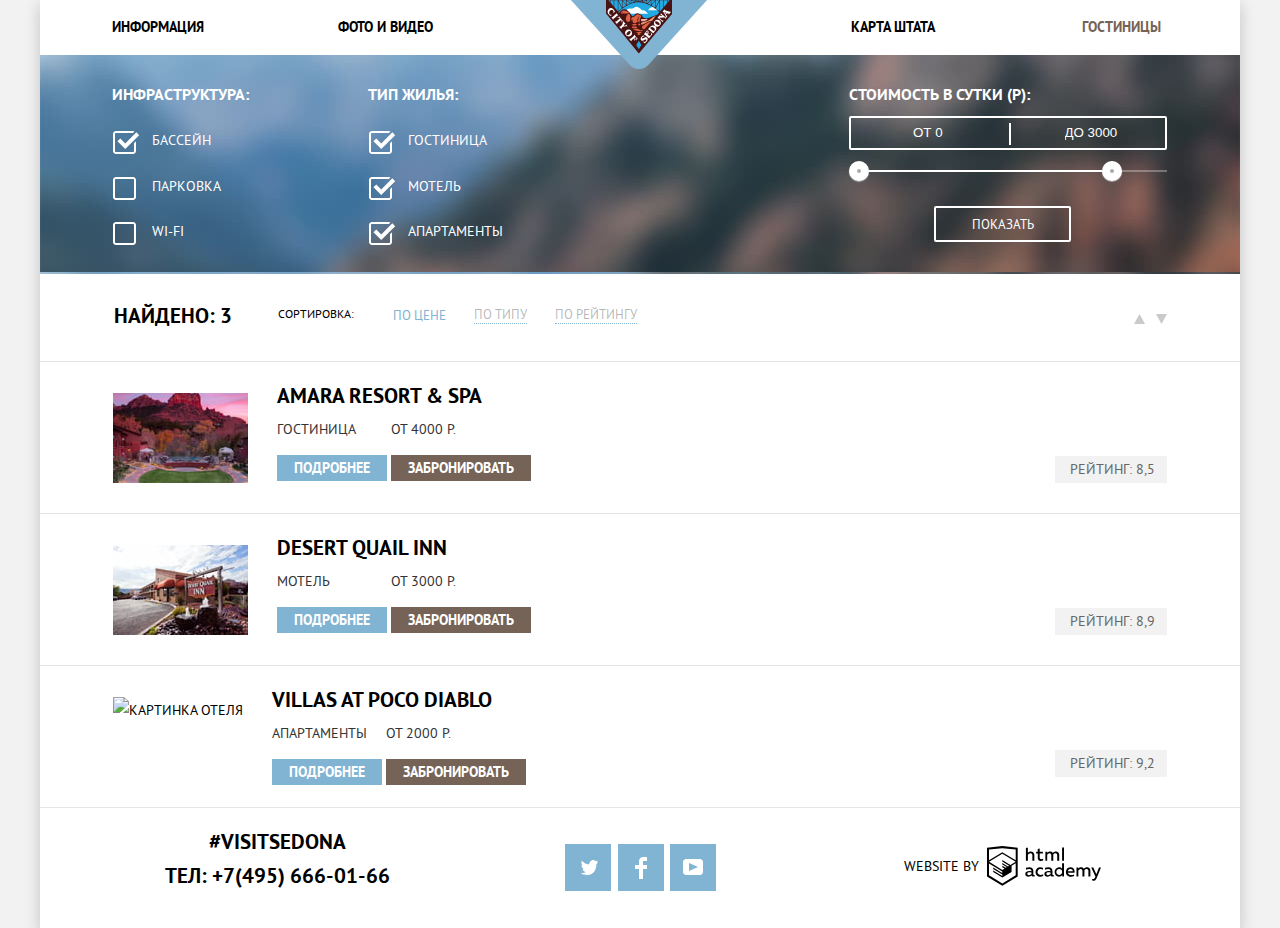
==== commit a36a48ad: "Редактирует стили" ====
--- a/inner.html
+++ b/inner.html
@@ -148,7 +148,7 @@
             <li class="hotels-list-item">
               <div class="hotels-container">
                 <div class="hotels-container-img">
-                  <img src="img/Villas.jpg" width="135" height="90" alt="Картинка отеля">
+                  <img src="img/villas.jpg" width="135" height="90" alt="Картинка отеля">
                 </div>
                 <div class="hotels-container-content">
                   <h3><a href="#">Villas at poco diablo</a></h3>
--- a/css/style.css
+++ b/css/style.css
@@ -1119,18 +1119,18 @@
   content: " ";
   width: 90px;
   height: 17px;
-  background-image: url('../img/Star-group4.svg');
+  background-image: url('../img/star-group4.svg');
   background-repeat: no-repeat;
 }
 
 .hotels-list-item:nth-of-type(2) span:before {
-  background-image: url('../img/Star-group3.svg');
+  background-image: url('../img/star-group3.svg');
   background-repeat: no-repeat;
   background-position: right;
 }
 
 .hotels-list-item:nth-of-type(3) span:before {
-  background-image: url('../img/Star-group2.svg');
+  background-image: url('../img/star-group2.svg');
   background-repeat: no-repeat;
   background-position: right;
 }
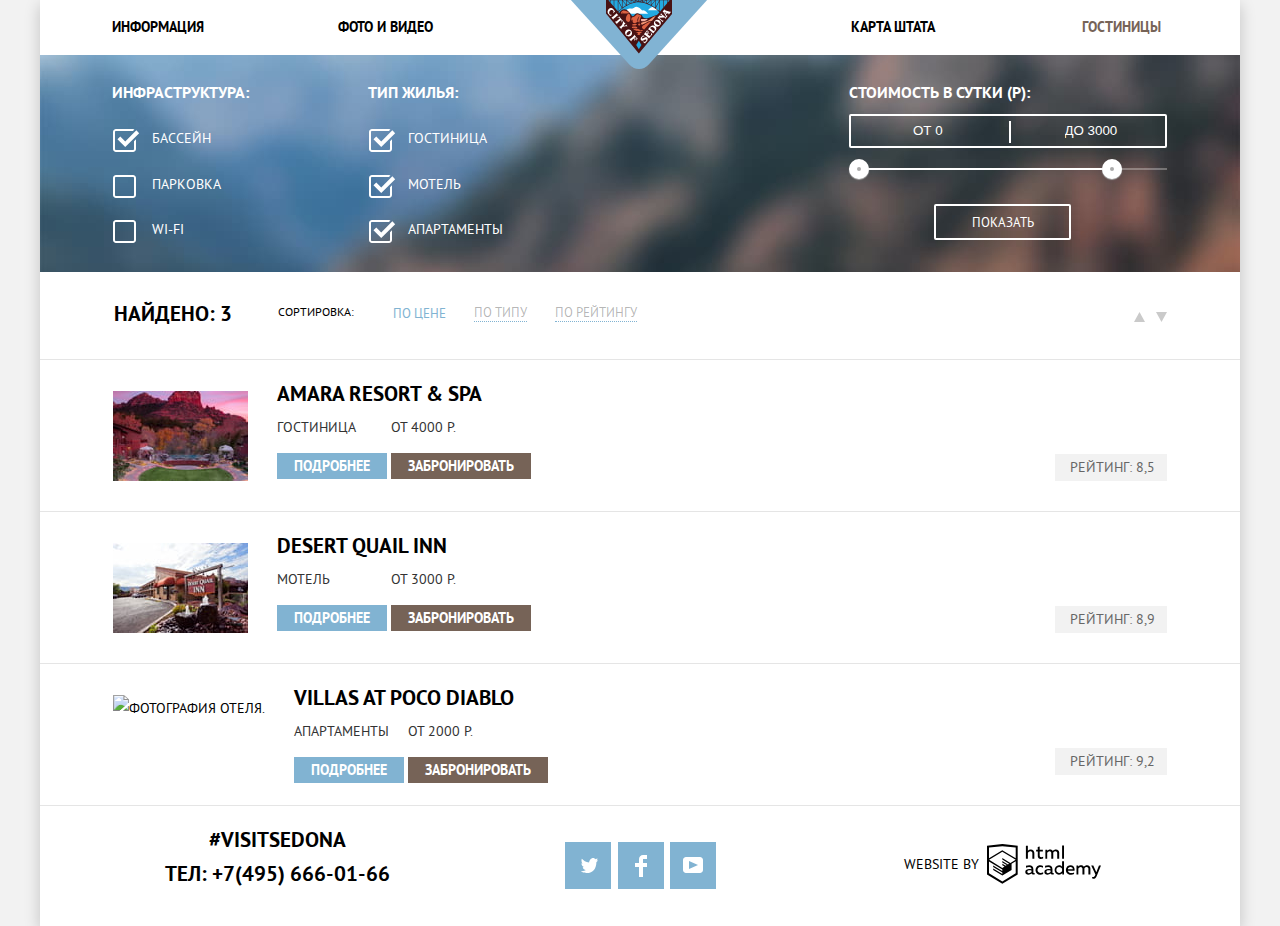
==== commit 141ea5c4: "Исправляет стили и разметку в соответствии с критериями" ====
--- a/inner.html
+++ b/inner.html
@@ -110,7 +110,7 @@
             <li class="hotels-list-item">
               <div class="hotels-container">
                 <div class="hotels-container-img">
-                  <img src="img/amara.jpg" width="135" height="90" alt="Картинка отеля">
+                  <img src="img/amara.jpg" width="135" height="90" alt="Фотография отеля.">
                 </div>
                 <div class="hotels-container-content">
                   <h3><a href="#">Amara resort & SPA</a></h3>
@@ -129,7 +129,7 @@
             <li class="hotels-list-item">
               <div class="hotels-container">
                 <div class="hotels-container-img">
-                  <img src="img/desert.jpg" width="135" height="90" alt="Картинка отеля">
+                  <img src="img/desert.jpg" width="135" height="90" alt="Фотография отеля.">
                 </div>
                 <div class="hotels-container-content">
                   <h3><a href="#">Desert quail inn</a></h3>
@@ -148,7 +148,7 @@
             <li class="hotels-list-item">
               <div class="hotels-container">
                 <div class="hotels-container-img">
-                  <img src="img/villas.jpg" width="135" height="90" alt="Картинка отеля">
+                  <img src="img/villas.jpg" width="135" height="90" alt="Фотография отеля.">
                 </div>
                 <div class="hotels-container-content">
                   <h3><a href="#">Villas at poco diablo</a></h3>
--- a/css/style.css
+++ b/css/style.css
@@ -46,11 +46,13 @@
 body {
   min-width: 1200px;
   padding: 0;
+
   font-family: "PT Sans", "Arial", sans-serif;
+  line-height: 26px;
   font-size: 14px;
-  line-height: 26px;
   font-weight: normal;
   text-transform: uppercase;
+
   color: var(--basic-black);
   background-color: var(--basic-gray);
 }
@@ -86,6 +88,7 @@
   margin: -1px;
   border: 0;
   padding: 0;
+
   white-space: nowrap;
   clip-path: inset(100%);
   clip: rect(0 0 0 0);
@@ -99,9 +102,9 @@
 }
 
 .site-navigation {
+  padding: 0;
+  margin: 0;
   list-style: none;
-  padding: 0;
-  margin: 0;
 }
 
 .site-navigation li {
@@ -165,17 +168,18 @@
 }
 
 .about-text {
+  margin-top: 33px;
+  margin-bottom: 46px; 
+  text-align: center;
+
   font-size: 21px;
   font-weight: bold;
-  text-align: center;
-  margin-top: 33px;
-  margin-bottom: 46px; 
 }
 
 .features-text {
+  margin: 0;
+  margin-bottom: 51px;
   color: var(--dark-brown);
-  margin: 0;
-  margin-bottom: 51px;
 }
 
 /* features-part1 */
@@ -187,15 +191,17 @@
 }
 
 .part1-firstbox h3 {
-  font-size: 21px;
-  font-weight: bold;
   margin-top: 47px;
   margin-bottom: 27px;
   text-align: center;
+
+  font-size: 21px;
+  font-weight: bold;
 }
 
 .part1-firstbox span {
   display: block;
+
   margin-bottom: 23px;
   text-align: center;
 }
@@ -206,31 +212,40 @@
   text-align: center;
 }
 
+.part1-secondbox {
+  min-height: 256px;
+  background-color: var(--basic-blue);
+  background-image: url('../img/image.jpg');
+  background-repeat: no-repeat;
+  background-size: 800px 256px;
+}
+
 /* features-part2 */
 
 .part2-features-list {
+  padding: 0;
+  margin: 0;
+  list-style: none;
   line-height: 21px;
-  list-style: none;
-  padding: 0;
-  margin: 0;
 }
 
 .part2-list-item h3 {
+  margin: 0;
   font-size: 21px;
   font-weight: bold;
-  margin: 0;
 }
 
 .part2-list-item p {
+  margin: 0;
   color: var(--dark-brown);
-  margin: 0;
 }
 
 .part2-list-item h3 {
+  position: relative;
+
   margin-top: 160px;
-  margin-bottom: 27px;
+  margin-bottom: 25px;
   text-align: center;
-  position: relative;
 }
 
 .part2-list-item p {
@@ -240,11 +255,13 @@
 
 .part2-list-item:nth-of-type(1) h3::before {
   position: absolute;
+  content: " ";
+  top: -98px;
   left: 162px;
-  top: -98px;
-  content: " ";
+
   width: 75px;
   height: 72px;
+
   background-image: url('../img/icon-1.svg');
   background-repeat: no-repeat;
   background-position: center;
@@ -252,11 +269,13 @@
 
 .part2-list-item:nth-of-type(2) h3::before {
   position: absolute;
+  content: " ";
+  top: -98px;
   left: 162px;
-  top: -98px;
-  content: " ";
+
   width: 75px;
   height: 70px;
+
   background-image: url('../img/icon-3.svg');
   background-repeat: no-repeat;
   background-position: center;
@@ -264,17 +283,27 @@
 
 .part2-list-item:nth-of-type(3) h3::before {
   position: absolute;
+  content: " ";
+  top: -105px;
   left: 168px;
-  top: -105px;
-  content: " ";
+
   width: 64px;
   height: 77px;
+
   background-image: url('../img/icon-2.svg');
   background-repeat: no-repeat;
   background-position: center;
 }
 
 /* features-part3 */
+
+.part3-firstbox {
+  min-height: 256px;
+  background-color: var(--basic-blue);
+  background-image: url('../img/image_2.jpg');
+  background-repeat: no-repeat;
+  background-size: 800px 256px;
+}
 
 .part3-secondbox {
   line-height: 21px;
@@ -283,15 +312,17 @@
 }
 
 .part3-secondbox h3 {
-  font-size: 21px;
-  font-weight: bold;
   margin-top: 50px;
   margin-bottom: 27px;
   text-align: center;
+
+  font-size: 21px;
+  font-weight: bold;
 }
 
 .part3-secondbox span {
   display: block;
+
   margin-bottom: 23px;
   text-align: center;
 }
@@ -308,23 +339,25 @@
 }
 
 .part4-features-list {
+  padding: 0;
+  margin: 0;
+  list-style: none;
   line-height: 21px;
-  list-style: none;
-  padding: 0;
-  margin: 0;
 }
 
 .part4-list-item h3 {
-font-size: 21px;
-font-weight: bold;
-margin: 0;
-margin-top: 49px;
-margin-bottom: 27px;
-text-align: center;
+  margin: 0;
+  margin-top: 46px;
+  margin-bottom: 27px;
+  text-align: center;
+
+  font-size: 21px;
+  font-weight: bold;
 }
 
 .part4-list-item span {
   display: block;
+
   margin-bottom: 23px;
   text-align: center;
 }
@@ -338,9 +371,10 @@
 /* search */
 
 .search {
-  line-height: 24px;
   position: relative;
   z-index: 1;
+
+  line-height: 24px;
 }
 
 .popup-wrapper {
@@ -348,31 +382,34 @@
 }
 
 .search h3{
+  margin: 0;
+  margin-top: 58px;
+  margin-bottom: 16.5px;
+
   font-size: 30px;
   font-weight: bold;
-  margin: 0;
-  margin-top: 58px;
-  margin-bottom: 16.5px;
 }
 
 .search p {
-  color: var(--dark-brown);
   margin-bottom: 46.5px;
   text-align: center;
+  color: var(--dark-brown);
 } 
 
 .button-search {
+  width: 568px;
+  padding-top: 28px;
+  padding-bottom: 30px;
+  border: none;
+
   font-family: inherit;
+  line-height: 26px;
   font-size: 21px;
   font-weight: bold;
-  line-height: 26px;
   text-transform: inherit;
-  border: none;
+
   color: var(--basic-white);
   background-color: var(--basic-brown);
-  padding-top: 28px;
-  padding-bottom: 30px;
-  width: 568px;
 }
 
 .button-search:hover,
@@ -387,17 +424,20 @@
 
 .search-form {
   position: absolute;
+  top: 291px;
+  left: 316px;
   z-index: -1;
-  left: 316px;
-  top: 291px;
+
+  width: 568px;
+  padding: 55px;
+  box-sizing: border-box;
+
+  line-height: inherit;
   font-size: inherit;
-  line-height: inherit;
   font-weight: bold;
+
   color: var(--basic-black);
   background-color: var(--basic-white);
-  box-sizing: border-box;
-  padding: 55px;
-  width: 568px;
   box-shadow: 0 7px 15px var(--shadow-color);
 }
 
@@ -415,6 +455,7 @@
 
 .search-form p {
   position: relative;
+
   padding:0;
   margin: 0;
 }
@@ -438,10 +479,10 @@
 
 .search-form .arrival-input,
 .search-form .departure-input {
+  width: 346px;
   padding-left: 12px;
   margin-bottom: 30px;
   box-sizing: border-box;
-  width: 346px;
 }
 
 .arrival-calendar,
@@ -449,6 +490,7 @@
   position: absolute;
   top: 7px;
   right: 0px;
+
   border: none;
   background-color: transparent;
 }
@@ -466,7 +508,8 @@
 }
 
 .search-form-firstbox p {
-  display: inline-flex; 
+  display: inline-flex;
+
   width: 114px;
 }
 
@@ -488,16 +531,18 @@
 
 .search-form-firstbox {
   display: flex;
+  justify-content: space-between;
+
   width: 100%;
-  justify-content: space-between;
   margin-bottom: 56px;
 }
 
 .search-form-firstbox .button-minus,
 .search-form-firstbox .button-plus {
   position: relative;
+
+  cursor: pointer;
   background-color: var(--basic-gray);
-  cursor: pointer;
 }
 
 .search-form-firstbox .button-minus::before {
@@ -505,6 +550,7 @@
   content: " ";
   width: 12px;
   height: 3px;
+
   background-color: var(--dark-gray);
 }
 
@@ -513,6 +559,7 @@
   content: " ";
   top: 18px;
   right: 13px;
+
   width: 12px;
   height: 3px;
   background-color: var(--dark-gray);
@@ -523,6 +570,7 @@
   content: " ";
   top: 18px;
   right: 13px;
+
   width: 12px;
   height: 3px;
   transform: rotate(90deg);
@@ -545,22 +593,24 @@
 }
 
 .search-form-firstbox input {
-  text-align: center;
-  width: 54px; 
+  width: 54px;
+  text-align: center; 
 }
 
 .button-to-find {
+  width: 458px;
+  padding-top: 16px;
+  padding-bottom: 16px;
+  border: none;
+  box-sizing: border-box;
+
+  line-height: inherit;
   font-size: 21px;
-  line-height: inherit;
   font-weight: inherit; 
   text-transform: inherit;
-  border: none;
+
   color: var(--basic-white);
   background-color: var(--basic-blue);
-  box-sizing: border-box;
-  padding-top: 16px;
-  padding-bottom: 16px;
-  width: 458px;
   flex-grow: 1;
 }
 
@@ -576,16 +626,18 @@
 
 input[type="number"] {
   -moz-appearance: textfield;
+  appearance: textfield;
 }
 
 input[type="number"]::-webkit-outer-spin-button,
 input[type="number"]::-webkit-inner-spin-button {
   -webkit-appearance: none;
+  appearance: none;
   margin: 0;
 }
 .search-form input[placeholder] {
+  line-height: inherit;
   font-size: inherit;
-  line-height: inherit;
   text-transform: inherit;
 }
 
@@ -614,19 +666,20 @@
 /* footer */
 
 .contacts {
+  min-height: 120px;
   background-color: var(--alpha-footer);
-  min-height: 120px;
 }
 
 .contacts-text {
+  margin-left: 125px;
+  align-self: flex-start;
   font-size: 21px;
   font-weight: bold;
-  align-self: flex-start;
-  margin-left: 125px;
 }
 
 .contacts-text span {
   display: block;
+
   padding: 0;
   margin-bottom: 8px;
   text-align: center;
@@ -661,15 +714,17 @@
 
 .social-list {
   display: flex;
+  justify-content: space-between;
+
   width: 151px;
-  justify-content: space-between;
+  padding: 0;
+  margin: 0;
   list-style: none;
-  margin: 0;
-  padding: 0;
 }
 
 .social-list-item a {
   position: relative;
+
   padding-top: 14.5px;
   padding-right: 23px;
   padding-bottom: 14.5px;
@@ -703,13 +758,12 @@
   opacity: .3;
 }
 
-.footer-logo-box p {
-  display: inline-block;
-}
+
 
 .footer-logo-box {
   display: flex;
   align-items: center;
+
   margin-top: 4px;
   margin-right: 138px;
   margin-bottom: 2px;
@@ -738,6 +792,7 @@
 .contacts-index {
   position: absolute;
   bottom: 7px;
+  
   width: 100%;
   min-height: 120px;
 }
@@ -753,12 +808,13 @@
 }
 
 .filter-form fieldset {
+  padding: 0px;
+  border: none;
+  margin: 0px;
+  margin-top: 27px;
+
   font-size: 14px;
   font-weight: normal;
-  border: none;
-  margin: 0px;
-  padding: 0px;
-  margin-top: 29px;
 }
 
 .filter-form legend {
@@ -778,8 +834,9 @@
 }
 
 .form-container1 div {
+  position: relative;
+
   margin-bottom: 24.5px;
-  position: relative;
 }
 
 div.wifi,
@@ -789,25 +846,29 @@
 
 .checkbox + label {
   position: relative;
+
   padding: 0;
   padding-right: 35px;
   cursor: pointer;
 }
 
 .checkbox + label::before  {
+  position: absolute;
   content: " ";
-  position: absolute;
   top: 0;
   left: -41px;
+
   width: 27px;
   height: 23px;
+
   background-image: url(../img/checkbox-off.svg);
   background-repeat: no-repeat;
   background-position: center;
 }
 
 .checkbox:checked + label::before {
-  left: -39px;  
+  left: -39px;
+    
   background-image: url(../img/checkbox-on.svg);
   background-repeat: no-repeat;
   background-position: center;
@@ -837,6 +898,7 @@
 .form-container2-price {
   position: relative;
   display: flex;
+
   width: 314px;
   border: 2px solid var(--basic-white);
   border-radius: 2px;
@@ -847,6 +909,7 @@
   content: " ";
   top: 5px;
   left: 158px;
+
   width: 2px;
   height: 22px;
   background-color: var(--basic-white);
@@ -854,14 +917,15 @@
 
 .form-container2-price input {
   position: relative;
+
+  width: 95px;
   padding: 0;
   padding-top: 7px;
   padding-bottom: 8px;
-  margin: 0;
-  width: 95px;
+  border: none;
+  margin: 0;
+  color: var(--basic-white);
   background-color: transparent;
-  border: none;
-  color: var(--basic-white);
 }
 
 input[name="min-price"] {
@@ -888,6 +952,7 @@
 
 .form-container2-range {
   position: relative;
+
   margin-top: 20px;
 }
 
@@ -897,8 +962,8 @@
 }
 
 .half-range {
+  width: 83%;
   height: 2px;
-  width: 83%;
   background-color: var(--basic-white);
 }
 
@@ -906,13 +971,15 @@
   position: absolute;
   top: -9px;
   left: 0;
+
   width: 4px;
   height: 4px;
-  background-color: var(--toggle-color);
   border: 8px solid var(--basic-white);
   border-radius: 50%;
+
+  cursor: pointer;
+  background-color: var(--toggle-color);
   box-shadow: 0px 1px  1px var(--toggle-color);
-  cursor: pointer;
 }
 
 .form-container2-range .toggle-max {
@@ -923,25 +990,28 @@
   top: -10px;
   width: 5px;
   height: 5px;
-  background-color: var(--toggle-color);
   border: 8px solid var(--basic-white);
   border-radius: 50%;
+
+  background-color: var(--toggle-color);
   box-shadow: 0px 2px 1px var(--toggle-color);
 }
 
 .filter-button {
-  font-family: inherit;
-  text-transform: uppercase;
-  text-align: center;
+  width: 137px;
   padding-top: 7px;
   padding-bottom: 7px;
   margin-top: 34px;
   margin-left: 85px;
   border: 2px solid var(--basic-white);
   border-radius: 2px;
+  text-align: center;
+
+  font-family: inherit;
+  text-transform: uppercase;
   color: var(--basic-white);
   background-color: transparent;
-  width: 137px;
+  
 }
 
 .filter-button:hover,
@@ -951,8 +1021,8 @@
 }
 
 .sorting-box {
+  line-height: 18px;
   font-size: 12px;
-  line-height: 18px;
 }
 
 .sorting-container {
@@ -960,13 +1030,14 @@
 }
 
 .sorting-box p:nth-of-type(1) {
-  font-size: 21px;
-  line-height: 26px;
-  font-weight: bold;
   margin-top: 29px;
   margin-left: 74px;
   margin-right: 46px;
   margin-bottom: 32px;
+
+  line-height: 26px;
+  font-size: 21px;
+  font-weight: bold;
 }
 
 .sorting-box p:nth-of-type(2) {
@@ -976,13 +1047,14 @@
 }
 
 .sorting-box button {
+  padding: 0;
+  border: none; 
+  border-bottom: 1px dotted var(--basic-blue);
+  margin-right: 28px;
+  margin-bottom: 6px;
+
   font-family: inherit;
   text-transform: uppercase;
-  padding: 0;
-  margin-right: 28px;
-  margin-bottom: 6px;
-  border: none; 
-  border-bottom: 1px dotted var(--basic-blue);
   color: var(--alpha-black);
   background-color: var(--basic-white);
 }
@@ -1044,9 +1116,9 @@
 /* hotels */
 
 .hotels-list {
+  padding: 0;
+  margin: 0;
   list-style: none;
-  padding: 0;
-  margin: 0;
 }
 
 .hotels-list-item {
@@ -1059,23 +1131,24 @@
 }
 
 .hotels-container-img {
+  flex-shrink: 0;
   margin-top: 10px;
   margin-right: 29px;
   margin-left: 73px;
 }
 
 .hotels-list-item h3 {
+  margin: 0; 
+  margin-bottom: 10px; 
   font-size: 21px;
   font-weight: bold;
-  margin: 0; 
-  margin-bottom: 10px; 
 }
 
 .hotels-list-item p {
+  margin: 0;
+  margin-bottom: 15px;
   line-height: 21px;
   color: var(--dark-brown);
-  margin: 0;
-  margin-bottom: 15px;
 }
 
 .hotels-list-item a {
@@ -1094,29 +1167,32 @@
 .hotels-container-firstbox,
 .hotels-container-secondbox {
   display: inline-block;
+  vertical-align: bottom;
 }
 
 .hotels-list-item span {
   position: relative;
-  
   align-self: flex-end;
-  line-height: 21px;
-  color: var(--special-color);
-  background-color: var(--basic-gray);
-  margin-bottom: 30px;
-  margin-right: 73px;
+  flex-shrink: 0;
+
   padding-top: 3px;
   padding-left: 15px;
   padding-bottom: 3px;
   padding-right: 12px;
+  margin-bottom: 30px;
+  margin-right: 73px;
+
+  line-height: 21px;
+  color: var(--special-color);
+  background-color: var(--basic-gray);
 }
 
 .hotels-list-item span:before {
   position: absolute;
+  content: " ";
   top: -65px;
   right: 0px;
   
-  content: " ";
   width: 90px;
   height: 17px;
   background-image: url('../img/star-group4.svg');
@@ -1136,11 +1212,12 @@
 }
 
 .hotels a.details {
-  line-height: 21px;
-  font-weight: bold;
   padding: 0 17px;
   padding-top: 4px;
   padding-bottom: 4px;
+
+  line-height: 21px;
+  font-weight: bold;
   color: var(--basic-white);
   background-color: var(--basic-blue);
 }
@@ -1156,11 +1233,12 @@
 }
 
 .hotels a.reservation {
-  line-height: 21px;
-  font-weight: bold;
   padding: 0 17px;
   padding-top: 4px;
   padding-bottom: 4px;
+  
+  line-height: 21px;
+  font-weight: bold;
   color: var(--basic-white);
   background-color: var(--basic-brown);
 }
@@ -1273,7 +1351,7 @@
 
 .features-container {
   display: grid;
-  grid-template-rows: 256px 330px 256px 256px;
+  grid-template-rows: minmax(256px) minmax(330px) minmax(256px) minmax(256px);
   grid-template-columns: 1fr 1fr 1fr;
 }
 
@@ -1323,8 +1401,8 @@
 .form-container1 {
   display: flex;
   justify-content: space-between;
+  margin-left: 73px;
   flex-shrink: 0;
-  margin-left: 73px;
 }
 
 .form-container1 fieldset:nth-of-type(1) {
@@ -1355,12 +1433,15 @@
 
 .popup-show {
   animation: show 1.5s;
+  display: block;
 }
 
 .popup-close {
   animation: close 1.5s;
   transform: translateY(-100%);
-}
+  display: none;
+}
+
 
 /*animation*/
 
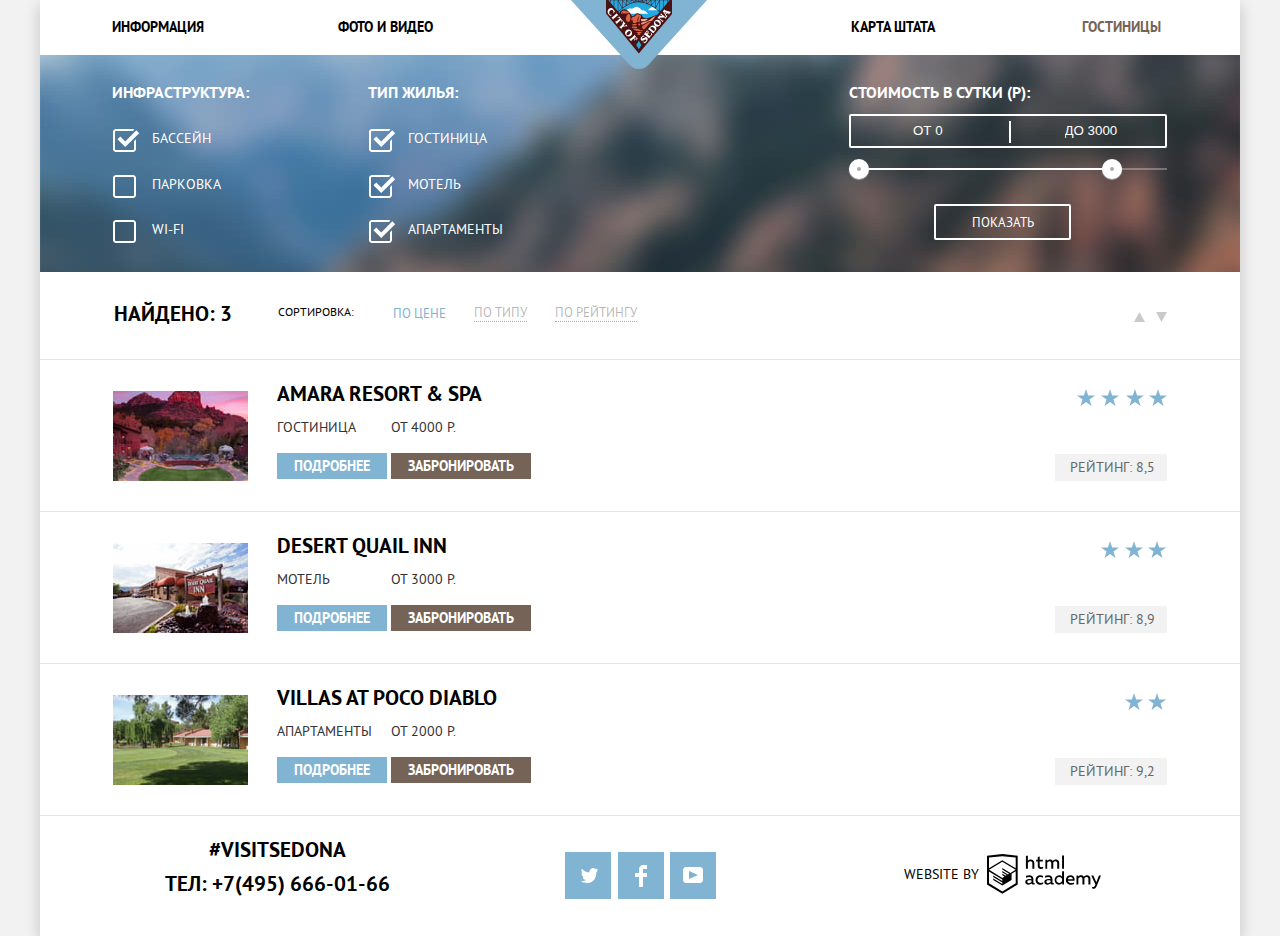
==== commit 7411bfe9: "Вносит изменения по замечаниям из автопроверки" ====
--- a/inner.html
+++ b/inner.html
@@ -69,8 +69,10 @@
                 <legend>Стоимость в сутки (Р):</legend>  
                 <div class="filter-range">
                   <div class="form-container2-price">
-                    <input type="number" name="min-price" min="0" max="3000" placeholder="От 0">
-                    <input type="number" name="max-price" min="0" max="3000" placeholder="До 3000">
+                    <label class="visually-hidden" for="min-price">Введите минимальную сумму</label>
+                    <input type="number" id="min-price" name="min-price" min="0" max="3000" placeholder="От 0">
+                    <label class="visually-hidden" for="max-price">Введите максимальную сумму</label>
+                    <input type="number" id="max-price" name="max-price" min="0" max="3000" placeholder="До 3000">
                   </div>
                   <div class="form-container2-range">
                     <div class="full-range">
@@ -148,7 +150,7 @@
             <li class="hotels-list-item">
               <div class="hotels-container">
                 <div class="hotels-container-img">
-                  <img src="img/villas.jpg" width="135" height="90" alt="Фотография отеля.">
+                  <img src="img/villas_.jpg" width="135" height="90" alt="Фотография отеля.">
                 </div>
                 <div class="hotels-container-content">
                   <h3><a href="#">Villas at poco diablo</a></h3>
--- a/css/style.css
+++ b/css/style.css
@@ -1195,18 +1195,18 @@
   
   width: 90px;
   height: 17px;
-  background-image: url('../img/star-group4.svg');
+  background-image: url('../img/star_group4.svg');
   background-repeat: no-repeat;
 }
 
 .hotels-list-item:nth-of-type(2) span:before {
-  background-image: url('../img/star-group3.svg');
+  background-image: url('../img/star_group3.svg');
   background-repeat: no-repeat;
   background-position: right;
 }
 
 .hotels-list-item:nth-of-type(3) span:before {
-  background-image: url('../img/star-group2.svg');
+  background-image: url('../img/star_group2.svg');
   background-repeat: no-repeat;
   background-position: right;
 }
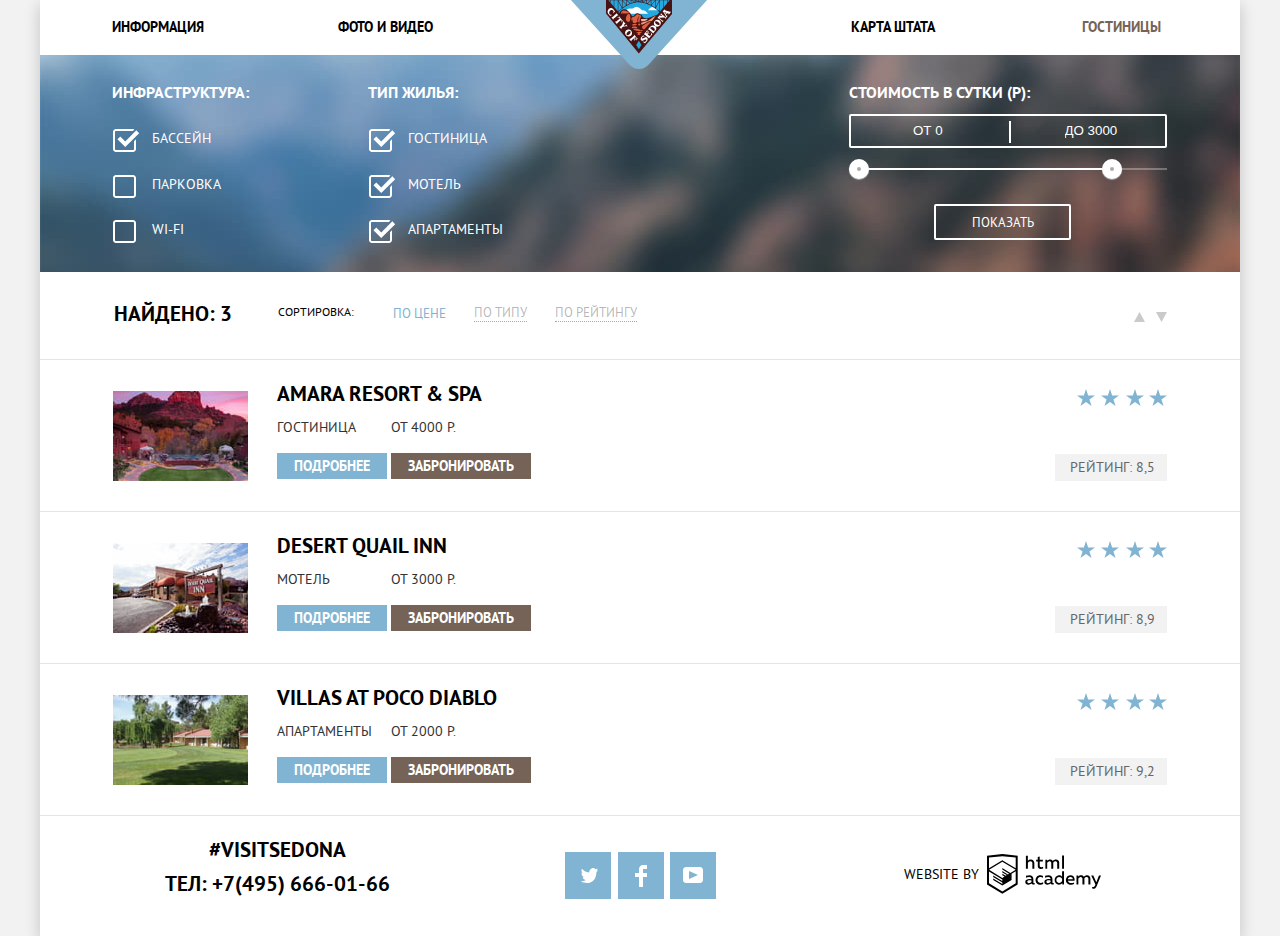
==== commit 4faf31e4: "Добавляет минифицированные стили и js" ====
--- a/inner.html
+++ b/inner.html
@@ -5,7 +5,7 @@
     <meta name="viewport" content="width=device-width, initial-scale=1">
     <title>HTML Academy: Седона</title>
     <link href="css/normalize.css" rel="stylesheet">
-    <link href="css/style.css" rel="stylesheet">
+    <link href="css/style_resize.css" rel="stylesheet">
   </head>
   
   <body class="page-body">
--- a/css/style_resize.css
+++ b/css/style_resize.css
@@ -0,0 +1 @@
+@font-face{font-family:"PT Sans";src:local("PT Sans"),url('../fonts/web/ptsans.woff2')format('woff2'),url('../fonts/web/ptsans.woff')format('woff');font-weight:400;font-style:normal}@font-face{font-family:"PT Sans";src:local("PT Sans"),url('../fonts/web/ptsansbold.woff2')format('woff2'),url('../fonts/web/ptsansbold.woff')format('woff');font-weight:700;font-style:normal}:root{--basic-black:#000000;--basic-white:#ffffff;--basic-blue:#81B3D2;--basic-brown:#766357;--basic-gray:#F2F2F2;--alpha-black:rgba(0,0,0,0.3);--alpha-white:rgba(255,255,255,0.3);--alpha-footer:rgba(255,255,255,0.9);--deep-blue:#669EC0;--deep-brown:#604E43;--deep-gray:#EBEBEB;--dark-gray:#A9A9A9;--dark-brown:#333333;--intense-brown:#503E33;--intense-blue:#5496BD;--light-gray:#BDBBBC;--light-gray-index:#EEEEEE;--special-color:#666;--shadow-color:rgba(0,1,1,0.2);--gray-border:#E5E5E5;--toggle-color:#ABABAB;--basic-sorting:#CACACA}body{min-width:1200px;padding:0;font-family:"PT Sans","Arial",sans-serif;line-height:26px;font-size:14px;font-weight:400;text-transform:uppercase;color:var(--basic-black);background-color:var(--basic-gray)}a{text-decoration:none}img{max-width:100%;height:auto}.wrapper{width:1200px;margin:0 auto;background-color:var(--basic-white);box-shadow:0 5px 15px var(--shadow-color)}.wrapper-index{position:relative}.visually-hidden:not(:focus):not(:active),input[type="checkbox"].visually-hidden,input[type="radio"].visually-hidden{position:absolute;width:1px;height:1px;margin:-1px;border:0;padding:0;white-space:nowrap;clip-path:inset(100%);clip:rect(0 0 0 0);overflow:hidden}.main-navigation{font-weight:700;background-color:var(--basic-white)}.site-navigation{padding:0;margin:0;list-style:none}.site-navigation li{margin-top:14px;margin-bottom:15px}.site-navigation li:nth-of-type(4n+5){margin-left:72px;margin-right:134px}.site-navigation li:nth-of-type(4n+6){margin-right:418px}.site-navigation li:nth-of-type(4n+8){margin-left:147px;margin-right:72px}.site-navigation li:nth-of-type(1){margin-left:72px;margin-right:134px}.site-navigation li:nth-of-type(2){margin-right:418px}.site-navigation li:nth-of-type(3){margin-right:147px}.site-navigation li:nth-of-type(4){margin-right:72px}.site-navigation a:not([href]){color:var(--basic-brown)}.site-navigation a{color:var(--basic-black)}.site-navigation a:hover,.site-navigation a:focus{color:var(--basic-blue)}.site-navigation a:active{color:var(--alpha-black)}.about{position:relative;z-index:2}.about-text{margin-top:33px;margin-bottom:46px;text-align:center;font-size:21px;font-weight:700}.features-text{margin:0;margin-bottom:51px;color:var(--dark-brown)}.part1-firstbox{line-height:21px;color:var(--basic-white);background-color:var(--basic-blue)}.part1-firstbox h3{margin-top:47px;margin-bottom:27px;text-align:center;font-size:21px;font-weight:700}.part1-firstbox span{display:block;margin-bottom:23px;text-align:center}.part1-firstbox p{margin:0;margin-bottom:54px;text-align:center}.part1-secondbox{min-height:256px;background-color:var(--basic-blue);background-image:url('../img/image.jpg');background-repeat:no-repeat;background-size:800px 256px}.part2-features-list{padding:0;margin:0;list-style:none;line-height:21px}.part2-list-item h3{margin:0;font-size:21px;font-weight:700}.part2-list-item p{margin:0;color:var(--dark-brown)}.part2-list-item h3{position:relative;margin-top:160px;margin-bottom:25px;text-align:center}.part2-list-item p{margin-bottom:82px;text-align:center}.part2-list-item:nth-of-type(1)h3::before{position:absolute;content:" ";top:-98px;left:162px;width:75px;height:72px;background-image:url('../img/icon-1.svg');background-repeat:no-repeat;background-position:center}.part2-list-item:nth-of-type(2)h3::before{position:absolute;content:" ";top:-98px;left:162px;width:75px;height:70px;background-image:url('../img/icon-3.svg');background-repeat:no-repeat;background-position:center}.part2-list-item:nth-of-type(3)h3::before{position:absolute;content:" ";top:-105px;left:168px;width:64px;height:77px;background-image:url('../img/icon-2.svg');background-repeat:no-repeat;background-position:center}.part3-firstbox{min-height:256px;background-color:var(--basic-blue);background-image:url('../img/image_2.jpg');background-repeat:no-repeat;background-size:800px 256px}.part3-secondbox{line-height:21px;color:var(--basic-white);background-color:var(--basic-blue)}.part3-secondbox h3{margin-top:50px;margin-bottom:27px;text-align:center;font-size:21px;font-weight:700}.part3-secondbox span{display:block;margin-bottom:23px;text-align:center}.part3-secondbox p{margin-bottom:51px;text-align:center}.features-part4{background-color:var(--light-gray-index)}.part4-features-list{padding:0;margin:0;list-style:none;line-height:21px}.part4-list-item h3{margin:0;margin-top:46px;margin-bottom:27px;text-align:center;font-size:21px;font-weight:700}.part4-list-item span{display:block;margin-bottom:23px;text-align:center}.part4-list-item p{margin:0;margin-bottom:54px;text-align:center}.search{position:relative;z-index:1;line-height:24px}.popup-wrapper{background-color:var(--basic-white)}.search h3{margin:0;margin-top:58px;margin-bottom:16.5px;font-size:30px;font-weight:700}.search p{margin-bottom:46.5px;text-align:center;color:var(--dark-brown)}.button-search{width:568px;padding-top:28px;padding-bottom:30px;border:none;font-family:inherit;line-height:26px;font-size:21px;font-weight:700;text-transform:inherit;color:var(--basic-white);background-color:var(--basic-brown)}.button-search:hover,.button-search:focus{background-color:var(--deep-brown)}.button-search:active{color:var(--alpha-white);background-color:var(--intense-brown)}.search-form{position:absolute;top:291px;left:316px;z-index:-1;width:568px;padding:55px;box-sizing:border-box;line-height:inherit;font-size:inherit;font-weight:700;color:var(--basic-black);background-color:var(--basic-white);box-shadow:0 7px 15px var(--shadow-color)}.arrival-date{margin-right:20px}.departure-date{margin-right:16px}.adults{margin-right:39px}.search-form p{position:relative;padding:0;margin:0}.search-form input{padding:0;padding-top:5px;padding-bottom:6px;border:0;background-color:var(--basic-gray)}.search-form input:hover{background-color:var(--deep-gray)}.search-form input:focus{background-color:var(--basic-white);outline:2px solid var(--gray-border)}.search-form .arrival-input,.search-form .departure-input{width:346px;padding-left:12px;margin-bottom:30px;box-sizing:border-box}.arrival-calendar,.departure-calendar{position:absolute;top:7px;right:0;border:none;background-color:transparent}.button-calendar svg{fill:var(--dark-gray)}.button-calendar:hover svg{fill:var(--basic-black)}.button-calendar:active svg{fill:var(--basic-blue)}.search-form-firstbox p{display:inline-flex;width:114px}.search-form-firstbox button{padding:10px;border:0;flex-grow:1}.wrapper-adults,.wrapper-children{display:flex;align-items:center}.wrapper-children p{margin-left:26px}.search-form-firstbox{display:flex;justify-content:space-between;width:100%;margin-bottom:56px}.search-form-firstbox .button-minus,.search-form-firstbox .button-plus{position:relative;cursor:pointer;background-color:var(--basic-gray)}.search-form-firstbox .button-minus::before{position:absolute;content:" ";width:12px;height:3px;background-color:var(--dark-gray)}.search-form-firstbox .button-plus::before{position:absolute;content:" ";top:18px;right:13px;width:12px;height:3px;background-color:var(--dark-gray)}.search-form-firstbox .button-plus::after{position:absolute;content:" ";top:18px;right:13px;width:12px;height:3px;transform:rotate(90deg);background-color:var(--dark-gray)}.search-form-firstbox .button-minus:hover::before,.search-form-firstbox .button-minus:focus::before,.search-form-firstbox .button-plus:hover::before,.search-form-firstbox .button-plus:focus::before,.search-form-firstbox .button-plus:hover::after,.search-form-firstbox .button-plus:focus::after{background-color:var(--basic-black)}.search-form-firstbox .button-minus:active::before,.search-form-firstbox .button-plus:active::before,.search-form-firstbox .button-plus:active::after{background-color:var(--basic-blue)}.search-form-firstbox input{width:54px;text-align:center}.button-to-find{width:458px;padding-top:16px;padding-bottom:16px;border:none;box-sizing:border-box;line-height:inherit;font-size:21px;font-weight:inherit;text-transform:inherit;color:var(--basic-white);background-color:var(--basic-blue);flex-grow:1}.button-to-find:hover,.button-to-find:focus{background-color:var(--deep-blue)}.button-to-find:active{color:var(--alpha-white);background-color:var(--intense-blue)}input[type="number"]{-moz-appearance:textfield;appearance:textfield}input[type="number"]::-webkit-outer-spin-button,input[type="number"]::-webkit-inner-spin-button{-webkit-appearance:none;appearance:none;margin:0}.search-form input[placeholder]{line-height:inherit;font-size:inherit;text-transform:inherit}.search-form input::-moz-placeholder{color:var(--basic-black);opacity:1}.search-form input::-webkit-input-placeholder{color:var(--basic-black);opacity:1}.map{background-image:url('../img/map.jpg');background-size:1200px 594px;background-repeat:no-repeat}.map iframe{border:0}.contacts{min-height:120px;background-color:var(--alpha-footer)}.contacts-text{margin-left:125px;align-self:flex-start;font-size:21px;font-weight:700}.contacts-text span{display:block;padding:0;margin-bottom:8px;text-align:center}.contacts-text a{color:var(--basic-black)}.contacts-text a:hover,.contacts-text a:focus{color:var(--basic-blue)}.contacts-text a:active{color:var(--alpha-black)}.footer-logo-box a:hover,.footer-logo-box a:focus{color:var(--basic-blue)}.footer-logo-box a:active{color:var(--light-gray)}.social{margin:0 auto;margin-bottom:1px}.social-list{display:flex;justify-content:space-between;width:151px;padding:0;margin:0;list-style:none}.social-list-item a{position:relative;padding-top:14.5px;padding-right:23px;padding-bottom:14.5px;padding-left:23px;background-color:var(--basic-blue)}.twitter svg,.youtube svg{position:absolute;top:15px;right:13px}.facebook svg{position:absolute;top:13px;right:17px}.social-list-item a:hover,.social-list-item a:focus{background-color:var(--deep-blue)}.social-list-item a:active{background-color:var(--intense-blue)}.social-list-item a:active svg{opacity:.3}.footer-logo-box{display:flex;align-items:center;margin-top:4px;margin-right:138px;margin-bottom:2px;margin-left:13px}.footer-logo-box p:first-of-type{margin:0;margin-right:8px;margin-bottom:6px}.footer-logo{fill:var(--basic-black)}.footer-logo:hover,.footer-logo:focus{fill:var(--basic-blue)}.footer-logo:active{fill:var(--light-gray)}.contacts-index{position:absolute;bottom:7px;width:100%;min-height:120px}.filter{color:var(--basic-white);background-image:url('../img/background.jpg')}.filter-form{line-height:21px}.filter-form fieldset{padding:0;border:none;margin:0;margin-top:27px;font-size:14px;font-weight:400}.filter-form legend{font-size:16px;font-weight:700}.form-container1 legend{margin-top:-1px;margin-right:2px;margin-bottom:25px;margin-left:-1px}.form-container1 legend:last-child{margin-left:-5px}.form-container1 div{position:relative;margin-bottom:24.5px}div.wifi,div.filter-apartments{margin-bottom:32px}.checkbox + label{position:relative;padding:0;padding-right:35px;cursor:pointer}.checkbox + label::before{position:absolute;content:" ";top:0;left:-41px;width:27px;height:23px;background-image:url(../img/checkbox-off.svg);background-repeat:no-repeat;background-position:center}.checkbox:checked + label::before{left:-39px;background-image:url(../img/checkbox-on.svg);background-repeat:no-repeat;background-position:center}.checkbox:disabled + label::before{background-image:url(../img/checkbox-off-dis.svg);background-repeat:no-repeat;background-position:center}.checkbox:checked:disabled + label::before{background-image:url(../img/checkbox-on-dis.svg);background-repeat:no-repeat;background-position:center}.form-container1 div{padding-left:39px}.form-container2 legend{margin-top:0;margin-bottom:11px}.form-container2-price{position:relative;display:flex;width:314px;border:2px solid var(--basic-white);border-radius:2px}.form-container2-price::before{position:absolute;content:" ";top:5px;left:158px;width:2px;height:22px;background-color:var(--basic-white)}.form-container2-price input{position:relative;width:95px;padding:0;padding-top:7px;padding-bottom:8px;border:none;margin:0;color:var(--basic-white);background-color:transparent}input[name="min-price"]{padding-left:62px;margin-right:5px}input[name="max-price"]{padding-left:52px;padding-right:6px}.form-container2-price input::-moz-placeholder{text-transform:uppercase;color:var(--basic-white);opacity:1}.form-container2-price input::-webkit-input-placeholder{text-transform:uppercase;color:var(--basic-white);opacity:1}.form-container2-range{position:relative;margin-top:20px}.full-range{height:2px;background-color:var(--alpha-white)}.half-range{width:83%;height:2px;background-color:var(--basic-white)}.form-container2-range .toggle{position:absolute;top:-9px;left:0;width:4px;height:4px;border:8px solid var(--basic-white);border-radius:50%;cursor:pointer;background-color:var(--toggle-color);box-shadow:0 1px 1px var(--toggle-color)}.form-container2-range .toggle-max{left:253px}.form-container2-range .toggle:hover{top:-10px;width:5px;height:5px;border:8px solid var(--basic-white);border-radius:50%;background-color:var(--toggle-color);box-shadow:0 2px 1px var(--toggle-color)}.filter-button{width:137px;padding-top:7px;padding-bottom:7px;margin-top:34px;margin-left:85px;border:2px solid var(--basic-white);border-radius:2px;text-align:center;font-family:inherit;text-transform:uppercase;color:var(--basic-white);background-color:transparent}.filter-button:hover,.filter-button:focus{color:var(--basic-black);background-color:var(--basic-white)}.sorting-box{line-height:18px;font-size:12px}.sorting-container{border-bottom:1px solid var(--gray-border)}.sorting-box p:nth-of-type(1){margin-top:29px;margin-left:74px;margin-right:46px;margin-bottom:32px;line-height:26px;font-size:21px;font-weight:700}.sorting-box p:nth-of-type(2){margin-top:16px;margin-right:39px;margin-bottom:24px}.sorting-box button{padding:0;border:none;border-bottom:1px dotted var(--basic-blue);margin-right:28px;margin-bottom:6px;font-family:inherit;text-transform:uppercase;color:var(--alpha-black);background-color:var(--basic-white)}.sorting-box button:hover,.sorting-box button:focus{color:var(--basic-blue)}.sorting-box button:active{border:none;color:var(--basic-black)}.sorting-box button.current{border:none;color:var(--basic-blue)}.sorting-box button.current:active{color:var(--basic-black)}.sorting-buttons button{padding:0;border:none;background-color:transparent}.sorting-buttons{margin-top:32px;margin-right:73px}.sorting-buttons .sorting-button-up{margin-right:7px}.sorting-buttons svg{fill:var(--basic-sorting)}.sorting-button-up:hover svg,.sorting-button-up:focus svg,.sorting-button-down:hover svg,.sorting-button-down:focus svg{fill:var(--basic-black)}.sorting-button-up:active svg,.sorting-button-down:active svg{fill:var(--basic-blue)}.sorting-buttons svg.current{fill:var(--basic-blue)}.hotels-list{padding:0;margin:0;list-style:none}.hotels-list-item{border-bottom:1px solid var(--gray-border)}.hotels-container{margin-top:21px;margin-bottom:22px}.hotels-container-img{flex-shrink:0;margin-top:10px;margin-right:29px;margin-left:73px}.hotels-list-item h3{margin:0;margin-bottom:10px;font-size:21px;font-weight:700}.hotels-list-item p{margin:0;margin-bottom:15px;line-height:21px;color:var(--dark-brown)}.hotels-list-item a{color:var(--basic-black)}.hotels-list-item a:hover,.hotels-list-item a:focus{color:var(--basic-blue)}.hotels-list-item a:active{color:var(--alpha-black)}.hotels-container-firstbox,.hotels-container-secondbox{display:inline-block;vertical-align:bottom}.hotels-list-item span{position:relative;align-self:flex-end;flex-shrink:0;padding-top:3px;padding-left:15px;padding-bottom:3px;padding-right:12px;margin-bottom:30px;margin-right:73px;line-height:21px;color:var(--special-color);background-color:var(--basic-gray)}.hotels-list-item span:before{position:absolute;content:" ";top:-65px;right:0;width:90px;height:17px;background-image:url('../img/star_group4.svg');background-repeat:no-repeat}.hotels-list-item:nth-of-type(2)span:before{background-image:url('../img/star_group3.svg');background-repeat:no-repeat;background-position:right}.hotels-list-item:nth-of-type(3)span:before{background-image:url('../img/star_group2.svg');background-repeat:no-repeat;background-position:right}.hotels a.details{padding:0 17px;padding-top:4px;padding-bottom:4px;line-height:21px;font-weight:700;color:var(--basic-white);background-color:var(--basic-blue)}.hotels a.details:hover,.hotels a.details:focus{background-color:var(--deep-blue)}.hotels a.details:active{color:var(--alpha-white);background-color:var(--intense-blue)}.hotels a.reservation{padding:0 17px;padding-top:4px;padding-bottom:4px;line-height:21px;font-weight:700;color:var(--basic-white);background-color:var(--basic-brown)}.hotels a.reservation:hover,.hotels a.reservation:focus{background-color:var(--deep-brown)}.hotels a.reservation:active{color:var(--alpha-white);background-color:var(--intense-brown)}.page{height:100%}.page-body{min-height:100%}.wrapper{display:grid;grid-template-rows:min-content 1fr min-content;align-content:start}.site-navigation{display:flex;flex-direction:row;flex-wrap:wrap}.main-navigation{position:relative}.main-logo{position:absolute;top:-1px;left:530px;z-index:2}.intro{position:relative}.intro-logo{position:absolute;top:77px;left:372px}.intro:after{position:absolute;content:" ";left:0;width:100%;height:58px;bottom:5px;background-image:url('../img/intro-mask.svg');background-repeat:no-repeat;background-position:center center}.about-container{display:flex;flex-direction:column;align-items:center;justify-content:center}.part1,.part3{display:flex}.part2-features-list,.part4-features-list{display:flex}.part1 .part1-firstbox{flex-basis:400px}.part1 .part1-secondbox{flex-basis:800px}.part2-features-list li{flex-basis:400px}.part3-firstbox{flex-basis:800px}.part3-secondbox{flex-basis:400px}.part4-features-list li{flex-basis:400px}.features-container{display:grid;grid-template-rows:minmax(256px)minmax(330px)minmax(256px)minmax(256px);grid-template-columns:1fr 1fr 1fr}.part1,.part2,.part3,.part4{grid-column:1 / -1}.popup-wrapper{display:flex;flex-direction:column;align-items:center}.search-form{display:flex;flex-wrap:wrap}.contacts{display:flex;align-items:center}.hotels-list{display:flex;flex-direction:column}.hotels-list-item{display:flex;justify-content:space-between}.hotels-container{display:flex;align-items:flex-start}.filter-form{display:flex;justify-content:space-between}.form-container1{display:flex;justify-content:space-between;margin-left:73px;flex-shrink:0}.form-container1 fieldset:nth-of-type(1){margin-right:113px}.form-container2 fieldset{display:flex;flex-direction:column}.form-container2{margin-right:73px}.sorting-box{display:flex;justify-content:start;align-items:center}.sorting-container{display:flex;justify-content:space-between}.popup-show{animation:show 1.5s;display:block}.popup-close{animation:close 1.5s;transform:translateY(-100%);display:none}@keyframes show{0%{transform:translateY(-100%)}100%{transform:translateY(0)}}@keyframes close{0%{transform:translateY(0)}100%{transform:translateY(-100%)}}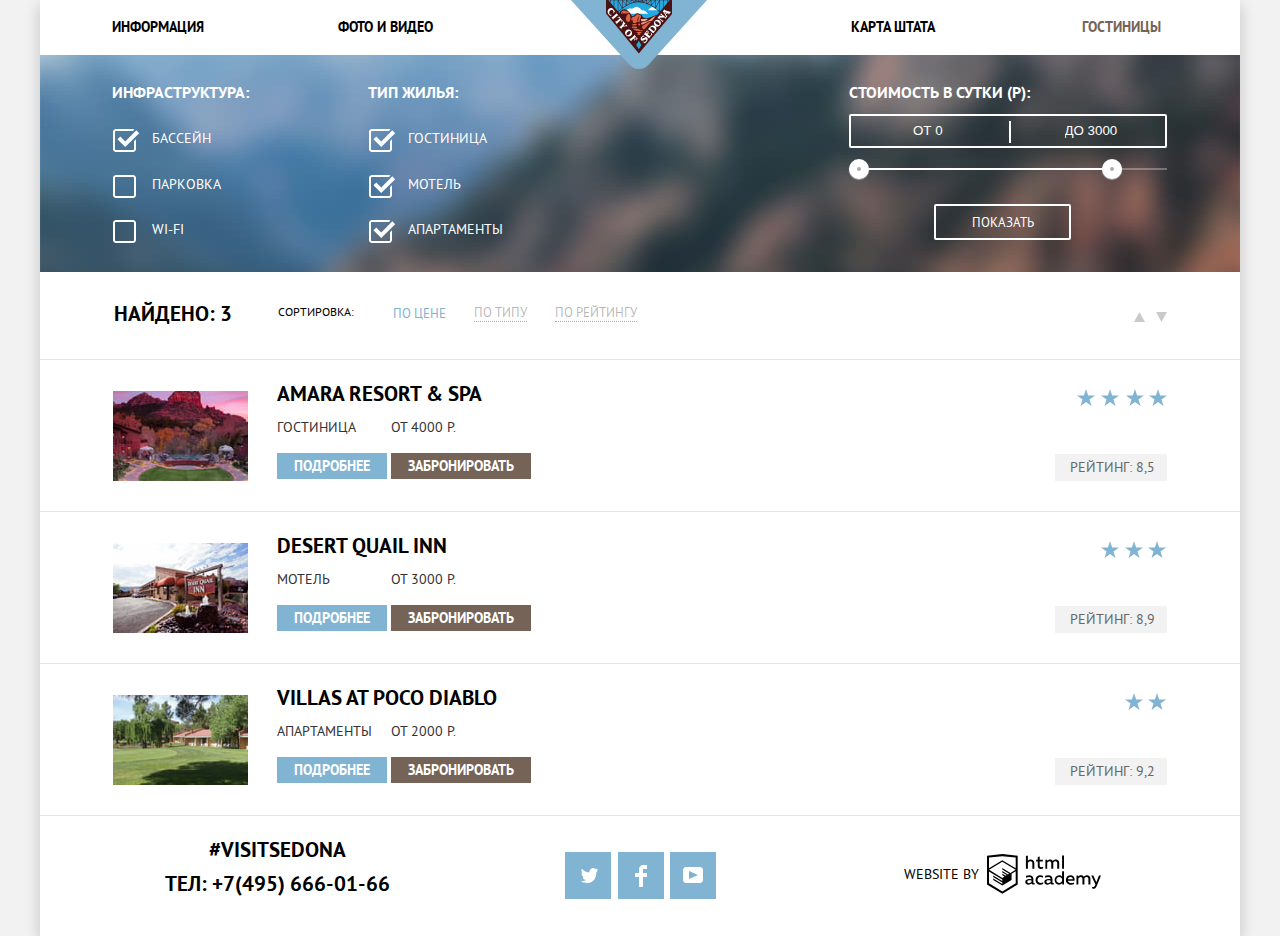
==== commit 0b7cb04d: "Исправляет проект по замечаниям проверки" ====
--- a/inner.html
+++ b/inner.html
@@ -70,9 +70,9 @@
                 <div class="filter-range">
                   <div class="form-container2-price">
                     <label class="visually-hidden" for="min-price">Введите минимальную сумму</label>
-                    <input type="number" id="min-price" name="min-price" min="0" max="3000" placeholder="От 0">
+                    <input class="input-number" type="number" id="min-price" name="min-price" min="0" max="3000" placeholder="От 0">
                     <label class="visually-hidden" for="max-price">Введите максимальную сумму</label>
-                    <input type="number" id="max-price" name="max-price" min="0" max="3000" placeholder="До 3000">
+                    <input class="input-number" type="number" id="max-price" name="max-price" min="0" max="3000" placeholder="До 3000">
                   </div>
                   <div class="form-container2-range">
                     <div class="full-range">
--- a/css/style_resize.css
+++ b/css/style_resize.css
@@ -1 +1 @@
-@font-face{font-family:"PT Sans";src:local("PT Sans"),url('../fonts/web/ptsans.woff2')format('woff2'),url('../fonts/web/ptsans.woff')format('woff');font-weight:400;font-style:normal}@font-face{font-family:"PT Sans";src:local("PT Sans"),url('../fonts/web/ptsansbold.woff2')format('woff2'),url('../fonts/web/ptsansbold.woff')format('woff');font-weight:700;font-style:normal}:root{--basic-black:#000000;--basic-white:#ffffff;--basic-blue:#81B3D2;--basic-brown:#766357;--basic-gray:#F2F2F2;--alpha-black:rgba(0,0,0,0.3);--alpha-white:rgba(255,255,255,0.3);--alpha-footer:rgba(255,255,255,0.9);--deep-blue:#669EC0;--deep-brown:#604E43;--deep-gray:#EBEBEB;--dark-gray:#A9A9A9;--dark-brown:#333333;--intense-brown:#503E33;--intense-blue:#5496BD;--light-gray:#BDBBBC;--light-gray-index:#EEEEEE;--special-color:#666;--shadow-color:rgba(0,1,1,0.2);--gray-border:#E5E5E5;--toggle-color:#ABABAB;--basic-sorting:#CACACA}body{min-width:1200px;padding:0;font-family:"PT Sans","Arial",sans-serif;line-height:26px;font-size:14px;font-weight:400;text-transform:uppercase;color:var(--basic-black);background-color:var(--basic-gray)}a{text-decoration:none}img{max-width:100%;height:auto}.wrapper{width:1200px;margin:0 auto;background-color:var(--basic-white);box-shadow:0 5px 15px var(--shadow-color)}.wrapper-index{position:relative}.visually-hidden:not(:focus):not(:active),input[type="checkbox"].visually-hidden,input[type="radio"].visually-hidden{position:absolute;width:1px;height:1px;margin:-1px;border:0;padding:0;white-space:nowrap;clip-path:inset(100%);clip:rect(0 0 0 0);overflow:hidden}.main-navigation{font-weight:700;background-color:var(--basic-white)}.site-navigation{padding:0;margin:0;list-style:none}.site-navigation li{margin-top:14px;margin-bottom:15px}.site-navigation li:nth-of-type(4n+5){margin-left:72px;margin-right:134px}.site-navigation li:nth-of-type(4n+6){margin-right:418px}.site-navigation li:nth-of-type(4n+8){margin-left:147px;margin-right:72px}.site-navigation li:nth-of-type(1){margin-left:72px;margin-right:134px}.site-navigation li:nth-of-type(2){margin-right:418px}.site-navigation li:nth-of-type(3){margin-right:147px}.site-navigation li:nth-of-type(4){margin-right:72px}.site-navigation a:not([href]){color:var(--basic-brown)}.site-navigation a{color:var(--basic-black)}.site-navigation a:hover,.site-navigation a:focus{color:var(--basic-blue)}.site-navigation a:active{color:var(--alpha-black)}.about{position:relative;z-index:2}.about-text{margin-top:33px;margin-bottom:46px;text-align:center;font-size:21px;font-weight:700}.features-text{margin:0;margin-bottom:51px;color:var(--dark-brown)}.part1-firstbox{line-height:21px;color:var(--basic-white);background-color:var(--basic-blue)}.part1-firstbox h3{margin-top:47px;margin-bottom:27px;text-align:center;font-size:21px;font-weight:700}.part1-firstbox span{display:block;margin-bottom:23px;text-align:center}.part1-firstbox p{margin:0;margin-bottom:54px;text-align:center}.part1-secondbox{min-height:256px;background-color:var(--basic-blue);background-image:url('../img/image.jpg');background-repeat:no-repeat;background-size:800px 256px}.part2-features-list{padding:0;margin:0;list-style:none;line-height:21px}.part2-list-item h3{margin:0;font-size:21px;font-weight:700}.part2-list-item p{margin:0;color:var(--dark-brown)}.part2-list-item h3{position:relative;margin-top:160px;margin-bottom:25px;text-align:center}.part2-list-item p{margin-bottom:82px;text-align:center}.part2-list-item:nth-of-type(1)h3::before{position:absolute;content:" ";top:-98px;left:162px;width:75px;height:72px;background-image:url('../img/icon-1.svg');background-repeat:no-repeat;background-position:center}.part2-list-item:nth-of-type(2)h3::before{position:absolute;content:" ";top:-98px;left:162px;width:75px;height:70px;background-image:url('../img/icon-3.svg');background-repeat:no-repeat;background-position:center}.part2-list-item:nth-of-type(3)h3::before{position:absolute;content:" ";top:-105px;left:168px;width:64px;height:77px;background-image:url('../img/icon-2.svg');background-repeat:no-repeat;background-position:center}.part3-firstbox{min-height:256px;background-color:var(--basic-blue);background-image:url('../img/image_2.jpg');background-repeat:no-repeat;background-size:800px 256px}.part3-secondbox{line-height:21px;color:var(--basic-white);background-color:var(--basic-blue)}.part3-secondbox h3{margin-top:50px;margin-bottom:27px;text-align:center;font-size:21px;font-weight:700}.part3-secondbox span{display:block;margin-bottom:23px;text-align:center}.part3-secondbox p{margin-bottom:51px;text-align:center}.features-part4{background-color:var(--light-gray-index)}.part4-features-list{padding:0;margin:0;list-style:none;line-height:21px}.part4-list-item h3{margin:0;margin-top:46px;margin-bottom:27px;text-align:center;font-size:21px;font-weight:700}.part4-list-item span{display:block;margin-bottom:23px;text-align:center}.part4-list-item p{margin:0;margin-bottom:54px;text-align:center}.search{position:relative;z-index:1;line-height:24px}.popup-wrapper{background-color:var(--basic-white)}.search h3{margin:0;margin-top:58px;margin-bottom:16.5px;font-size:30px;font-weight:700}.search p{margin-bottom:46.5px;text-align:center;color:var(--dark-brown)}.button-search{width:568px;padding-top:28px;padding-bottom:30px;border:none;font-family:inherit;line-height:26px;font-size:21px;font-weight:700;text-transform:inherit;color:var(--basic-white);background-color:var(--basic-brown)}.button-search:hover,.button-search:focus{background-color:var(--deep-brown)}.button-search:active{color:var(--alpha-white);background-color:var(--intense-brown)}.search-form{position:absolute;top:291px;left:316px;z-index:-1;width:568px;padding:55px;box-sizing:border-box;line-height:inherit;font-size:inherit;font-weight:700;color:var(--basic-black);background-color:var(--basic-white);box-shadow:0 7px 15px var(--shadow-color)}.arrival-date{margin-right:20px}.departure-date{margin-right:16px}.adults{margin-right:39px}.search-form p{position:relative;padding:0;margin:0}.search-form input{padding:0;padding-top:5px;padding-bottom:6px;border:0;background-color:var(--basic-gray)}.search-form input:hover{background-color:var(--deep-gray)}.search-form input:focus{background-color:var(--basic-white);outline:2px solid var(--gray-border)}.search-form .arrival-input,.search-form .departure-input{width:346px;padding-left:12px;margin-bottom:30px;box-sizing:border-box}.arrival-calendar,.departure-calendar{position:absolute;top:7px;right:0;border:none;background-color:transparent}.button-calendar svg{fill:var(--dark-gray)}.button-calendar:hover svg{fill:var(--basic-black)}.button-calendar:active svg{fill:var(--basic-blue)}.search-form-firstbox p{display:inline-flex;width:114px}.search-form-firstbox button{padding:10px;border:0;flex-grow:1}.wrapper-adults,.wrapper-children{display:flex;align-items:center}.wrapper-children p{margin-left:26px}.search-form-firstbox{display:flex;justify-content:space-between;width:100%;margin-bottom:56px}.search-form-firstbox .button-minus,.search-form-firstbox .button-plus{position:relative;cursor:pointer;background-color:var(--basic-gray)}.search-form-firstbox .button-minus::before{position:absolute;content:" ";width:12px;height:3px;background-color:var(--dark-gray)}.search-form-firstbox .button-plus::before{position:absolute;content:" ";top:18px;right:13px;width:12px;height:3px;background-color:var(--dark-gray)}.search-form-firstbox .button-plus::after{position:absolute;content:" ";top:18px;right:13px;width:12px;height:3px;transform:rotate(90deg);background-color:var(--dark-gray)}.search-form-firstbox .button-minus:hover::before,.search-form-firstbox .button-minus:focus::before,.search-form-firstbox .button-plus:hover::before,.search-form-firstbox .button-plus:focus::before,.search-form-firstbox .button-plus:hover::after,.search-form-firstbox .button-plus:focus::after{background-color:var(--basic-black)}.search-form-firstbox .button-minus:active::before,.search-form-firstbox .button-plus:active::before,.search-form-firstbox .button-plus:active::after{background-color:var(--basic-blue)}.search-form-firstbox input{width:54px;text-align:center}.button-to-find{width:458px;padding-top:16px;padding-bottom:16px;border:none;box-sizing:border-box;line-height:inherit;font-size:21px;font-weight:inherit;text-transform:inherit;color:var(--basic-white);background-color:var(--basic-blue);flex-grow:1}.button-to-find:hover,.button-to-find:focus{background-color:var(--deep-blue)}.button-to-find:active{color:var(--alpha-white);background-color:var(--intense-blue)}input[type="number"]{-moz-appearance:textfield;appearance:textfield}input[type="number"]::-webkit-outer-spin-button,input[type="number"]::-webkit-inner-spin-button{-webkit-appearance:none;appearance:none;margin:0}.search-form input[placeholder]{line-height:inherit;font-size:inherit;text-transform:inherit}.search-form input::-moz-placeholder{color:var(--basic-black);opacity:1}.search-form input::-webkit-input-placeholder{color:var(--basic-black);opacity:1}.map{background-image:url('../img/map.jpg');background-size:1200px 594px;background-repeat:no-repeat}.map iframe{border:0}.contacts{min-height:120px;background-color:var(--alpha-footer)}.contacts-text{margin-left:125px;align-self:flex-start;font-size:21px;font-weight:700}.contacts-text span{display:block;padding:0;margin-bottom:8px;text-align:center}.contacts-text a{color:var(--basic-black)}.contacts-text a:hover,.contacts-text a:focus{color:var(--basic-blue)}.contacts-text a:active{color:var(--alpha-black)}.footer-logo-box a:hover,.footer-logo-box a:focus{color:var(--basic-blue)}.footer-logo-box a:active{color:var(--light-gray)}.social{margin:0 auto;margin-bottom:1px}.social-list{display:flex;justify-content:space-between;width:151px;padding:0;margin:0;list-style:none}.social-list-item a{position:relative;padding-top:14.5px;padding-right:23px;padding-bottom:14.5px;padding-left:23px;background-color:var(--basic-blue)}.twitter svg,.youtube svg{position:absolute;top:15px;right:13px}.facebook svg{position:absolute;top:13px;right:17px}.social-list-item a:hover,.social-list-item a:focus{background-color:var(--deep-blue)}.social-list-item a:active{background-color:var(--intense-blue)}.social-list-item a:active svg{opacity:.3}.footer-logo-box{display:flex;align-items:center;margin-top:4px;margin-right:138px;margin-bottom:2px;margin-left:13px}.footer-logo-box p:first-of-type{margin:0;margin-right:8px;margin-bottom:6px}.footer-logo{fill:var(--basic-black)}.footer-logo:hover,.footer-logo:focus{fill:var(--basic-blue)}.footer-logo:active{fill:var(--light-gray)}.contacts-index{position:absolute;bottom:7px;width:100%;min-height:120px}.filter{color:var(--basic-white);background-image:url('../img/background.jpg')}.filter-form{line-height:21px}.filter-form fieldset{padding:0;border:none;margin:0;margin-top:27px;font-size:14px;font-weight:400}.filter-form legend{font-size:16px;font-weight:700}.form-container1 legend{margin-top:-1px;margin-right:2px;margin-bottom:25px;margin-left:-1px}.form-container1 legend:last-child{margin-left:-5px}.form-container1 div{position:relative;margin-bottom:24.5px}div.wifi,div.filter-apartments{margin-bottom:32px}.checkbox + label{position:relative;padding:0;padding-right:35px;cursor:pointer}.checkbox + label::before{position:absolute;content:" ";top:0;left:-41px;width:27px;height:23px;background-image:url(../img/checkbox-off.svg);background-repeat:no-repeat;background-position:center}.checkbox:checked + label::before{left:-39px;background-image:url(../img/checkbox-on.svg);background-repeat:no-repeat;background-position:center}.checkbox:disabled + label::before{background-image:url(../img/checkbox-off-dis.svg);background-repeat:no-repeat;background-position:center}.checkbox:checked:disabled + label::before{background-image:url(../img/checkbox-on-dis.svg);background-repeat:no-repeat;background-position:center}.form-container1 div{padding-left:39px}.form-container2 legend{margin-top:0;margin-bottom:11px}.form-container2-price{position:relative;display:flex;width:314px;border:2px solid var(--basic-white);border-radius:2px}.form-container2-price::before{position:absolute;content:" ";top:5px;left:158px;width:2px;height:22px;background-color:var(--basic-white)}.form-container2-price input{position:relative;width:95px;padding:0;padding-top:7px;padding-bottom:8px;border:none;margin:0;color:var(--basic-white);background-color:transparent}input[name="min-price"]{padding-left:62px;margin-right:5px}input[name="max-price"]{padding-left:52px;padding-right:6px}.form-container2-price input::-moz-placeholder{text-transform:uppercase;color:var(--basic-white);opacity:1}.form-container2-price input::-webkit-input-placeholder{text-transform:uppercase;color:var(--basic-white);opacity:1}.form-container2-range{position:relative;margin-top:20px}.full-range{height:2px;background-color:var(--alpha-white)}.half-range{width:83%;height:2px;background-color:var(--basic-white)}.form-container2-range .toggle{position:absolute;top:-9px;left:0;width:4px;height:4px;border:8px solid var(--basic-white);border-radius:50%;cursor:pointer;background-color:var(--toggle-color);box-shadow:0 1px 1px var(--toggle-color)}.form-container2-range .toggle-max{left:253px}.form-container2-range .toggle:hover{top:-10px;width:5px;height:5px;border:8px solid var(--basic-white);border-radius:50%;background-color:var(--toggle-color);box-shadow:0 2px 1px var(--toggle-color)}.filter-button{width:137px;padding-top:7px;padding-bottom:7px;margin-top:34px;margin-left:85px;border:2px solid var(--basic-white);border-radius:2px;text-align:center;font-family:inherit;text-transform:uppercase;color:var(--basic-white);background-color:transparent}.filter-button:hover,.filter-button:focus{color:var(--basic-black);background-color:var(--basic-white)}.sorting-box{line-height:18px;font-size:12px}.sorting-container{border-bottom:1px solid var(--gray-border)}.sorting-box p:nth-of-type(1){margin-top:29px;margin-left:74px;margin-right:46px;margin-bottom:32px;line-height:26px;font-size:21px;font-weight:700}.sorting-box p:nth-of-type(2){margin-top:16px;margin-right:39px;margin-bottom:24px}.sorting-box button{padding:0;border:none;border-bottom:1px dotted var(--basic-blue);margin-right:28px;margin-bottom:6px;font-family:inherit;text-transform:uppercase;color:var(--alpha-black);background-color:var(--basic-white)}.sorting-box button:hover,.sorting-box button:focus{color:var(--basic-blue)}.sorting-box button:active{border:none;color:var(--basic-black)}.sorting-box button.current{border:none;color:var(--basic-blue)}.sorting-box button.current:active{color:var(--basic-black)}.sorting-buttons button{padding:0;border:none;background-color:transparent}.sorting-buttons{margin-top:32px;margin-right:73px}.sorting-buttons .sorting-button-up{margin-right:7px}.sorting-buttons svg{fill:var(--basic-sorting)}.sorting-button-up:hover svg,.sorting-button-up:focus svg,.sorting-button-down:hover svg,.sorting-button-down:focus svg{fill:var(--basic-black)}.sorting-button-up:active svg,.sorting-button-down:active svg{fill:var(--basic-blue)}.sorting-buttons svg.current{fill:var(--basic-blue)}.hotels-list{padding:0;margin:0;list-style:none}.hotels-list-item{border-bottom:1px solid var(--gray-border)}.hotels-container{margin-top:21px;margin-bottom:22px}.hotels-container-img{flex-shrink:0;margin-top:10px;margin-right:29px;margin-left:73px}.hotels-list-item h3{margin:0;margin-bottom:10px;font-size:21px;font-weight:700}.hotels-list-item p{margin:0;margin-bottom:15px;line-height:21px;color:var(--dark-brown)}.hotels-list-item a{color:var(--basic-black)}.hotels-list-item a:hover,.hotels-list-item a:focus{color:var(--basic-blue)}.hotels-list-item a:active{color:var(--alpha-black)}.hotels-container-firstbox,.hotels-container-secondbox{display:inline-block;vertical-align:bottom}.hotels-list-item span{position:relative;align-self:flex-end;flex-shrink:0;padding-top:3px;padding-left:15px;padding-bottom:3px;padding-right:12px;margin-bottom:30px;margin-right:73px;line-height:21px;color:var(--special-color);background-color:var(--basic-gray)}.hotels-list-item span:before{position:absolute;content:" ";top:-65px;right:0;width:90px;height:17px;background-image:url('../img/star_group4.svg');background-repeat:no-repeat}.hotels-list-item:nth-of-type(2)span:before{background-image:url('../img/star_group3.svg');background-repeat:no-repeat;background-position:right}.hotels-list-item:nth-of-type(3)span:before{background-image:url('../img/star_group2.svg');background-repeat:no-repeat;background-position:right}.hotels a.details{padding:0 17px;padding-top:4px;padding-bottom:4px;line-height:21px;font-weight:700;color:var(--basic-white);background-color:var(--basic-blue)}.hotels a.details:hover,.hotels a.details:focus{background-color:var(--deep-blue)}.hotels a.details:active{color:var(--alpha-white);background-color:var(--intense-blue)}.hotels a.reservation{padding:0 17px;padding-top:4px;padding-bottom:4px;line-height:21px;font-weight:700;color:var(--basic-white);background-color:var(--basic-brown)}.hotels a.reservation:hover,.hotels a.reservation:focus{background-color:var(--deep-brown)}.hotels a.reservation:active{color:var(--alpha-white);background-color:var(--intense-brown)}.page{height:100%}.page-body{min-height:100%}.wrapper{display:grid;grid-template-rows:min-content 1fr min-content;align-content:start}.site-navigation{display:flex;flex-direction:row;flex-wrap:wrap}.main-navigation{position:relative}.main-logo{position:absolute;top:-1px;left:530px;z-index:2}.intro{position:relative}.intro-logo{position:absolute;top:77px;left:372px}.intro:after{position:absolute;content:" ";left:0;width:100%;height:58px;bottom:5px;background-image:url('../img/intro-mask.svg');background-repeat:no-repeat;background-position:center center}.about-container{display:flex;flex-direction:column;align-items:center;justify-content:center}.part1,.part3{display:flex}.part2-features-list,.part4-features-list{display:flex}.part1 .part1-firstbox{flex-basis:400px}.part1 .part1-secondbox{flex-basis:800px}.part2-features-list li{flex-basis:400px}.part3-firstbox{flex-basis:800px}.part3-secondbox{flex-basis:400px}.part4-features-list li{flex-basis:400px}.features-container{display:grid;grid-template-rows:minmax(256px)minmax(330px)minmax(256px)minmax(256px);grid-template-columns:1fr 1fr 1fr}.part1,.part2,.part3,.part4{grid-column:1 / -1}.popup-wrapper{display:flex;flex-direction:column;align-items:center}.search-form{display:flex;flex-wrap:wrap}.contacts{display:flex;align-items:center}.hotels-list{display:flex;flex-direction:column}.hotels-list-item{display:flex;justify-content:space-between}.hotels-container{display:flex;align-items:flex-start}.filter-form{display:flex;justify-content:space-between}.form-container1{display:flex;justify-content:space-between;margin-left:73px;flex-shrink:0}.form-container1 fieldset:nth-of-type(1){margin-right:113px}.form-container2 fieldset{display:flex;flex-direction:column}.form-container2{margin-right:73px}.sorting-box{display:flex;justify-content:start;align-items:center}.sorting-container{display:flex;justify-content:space-between}.popup-show{animation:show 1.5s;display:block}.popup-close{animation:close 1.5s;transform:translateY(-100%);display:none}@keyframes show{0%{transform:translateY(-100%)}100%{transform:translateY(0)}}@keyframes close{0%{transform:translateY(0)}100%{transform:translateY(-100%)}}+@font-face{font-family:"PT Sans";src:local("PT Sans"),url('../fonts/web/ptsans.woff2')format('woff2'),url('../fonts/web/ptsans.woff')format('woff');font-weight:400;font-style:normal}@font-face{font-family:"PT Sans";src:local("PT Sans"),url('../fonts/web/ptsansbold.woff2')format('woff2'),url('../fonts/web/ptsansbold.woff')format('woff');font-weight:700;font-style:normal}:root{--basic-black:#000000;--basic-white:#ffffff;--basic-blue:#81B3D2;--basic-brown:#766357;--basic-gray:#F2F2F2;--alpha-black:rgba(0,0,0,0.3);--alpha-white:rgba(255,255,255,0.3);--alpha-footer:rgba(255,255,255,0.9);--deep-blue:#669EC0;--deep-brown:#604E43;--deep-gray:#EBEBEB;--dark-gray:#A9A9A9;--dark-brown:#333333;--intense-brown:#503E33;--intense-blue:#5496BD;--light-gray:#BDBBBC;--light-gray-index:#EEEEEE;--special-color:#666;--shadow-color:rgba(0,1,1,0.2);--gray-border:#E5E5E5;--toggle-color:#ABABAB;--basic-sorting:#CACACA}body{min-width:1200px;padding:0;font-family:"PT Sans","Arial",sans-serif;line-height:26px;font-size:14px;font-weight:400;text-transform:uppercase;color:var(--basic-black);background-color:var(--basic-gray)}a{text-decoration:none}img{max-width:100%;height:auto}.wrapper{width:1200px;margin:0 auto;background-color:var(--basic-white);box-shadow:0 5px 15px var(--shadow-color)}.wrapper-index{position:relative}.visually-hidden:not(:focus):not(:active),input[type="checkbox"].visually-hidden,input[type="radio"].visually-hidden{position:absolute;width:1px;height:1px;margin:-1px;border:0;padding:0;white-space:nowrap;clip-path:inset(100%);clip:rect(0 0 0 0);overflow:hidden}.main-navigation{font-weight:700;background-color:var(--basic-white)}.site-navigation{padding:0;margin:0;list-style:none}.site-navigation li{margin-top:14px;margin-bottom:15px}.site-navigation li:nth-of-type(4n+5){margin-left:72px;margin-right:134px}.site-navigation li:nth-of-type(4n+6){margin-right:418px}.site-navigation li:nth-of-type(4n+8){margin-left:147px;margin-right:72px}.site-navigation li:nth-of-type(1){margin-left:72px;margin-right:134px}.site-navigation li:nth-of-type(2){margin-right:418px}.site-navigation li:nth-of-type(3){margin-right:147px}.site-navigation li:nth-of-type(4){margin-right:72px}.site-navigation a:not([href]){color:var(--basic-brown)}.site-navigation a{color:var(--basic-black)}.site-navigation a:hover,.site-navigation a:focus{color:var(--basic-blue)}.site-navigation a:active{color:var(--alpha-black)}.about{position:relative;z-index:2}.about-text{margin-top:33px;margin-bottom:46px;text-align:center;font-size:21px;font-weight:700}.features-text{margin:0;margin-bottom:51px;color:var(--dark-brown)}.part1-firstbox{line-height:21px;color:var(--basic-white);background-color:var(--basic-blue)}.part1-firstbox h3{margin-top:47px;margin-bottom:27px;text-align:center;font-size:21px;font-weight:700}.part1-firstbox span{display:block;margin-bottom:23px;text-align:center}.part1-firstbox p{margin:0;margin-bottom:54px;text-align:center}.part1-secondbox{min-height:256px;background-color:var(--basic-blue);background-image:url('../img/image.jpg');background-repeat:no-repeat;background-size:800px 256px}.part2-features-list{padding:0;margin:0;list-style:none;line-height:21px}.part2-list-item h3{margin:0;font-size:21px;font-weight:700}.part2-list-item p{margin:0;color:var(--dark-brown)}.part2-list-item h3{position:relative;margin-top:160px;margin-bottom:25px;text-align:center}.part2-list-item p{margin-bottom:82px;text-align:center}.part2-list-item:nth-of-type(1) h3::before{position:absolute;content:" ";top:-98px;left:162px;width:75px;height:72px;background-image:url('../img/icon-1.svg');background-repeat:no-repeat;background-position:center;}.part2-list-item:nth-of-type(2) h3::before{position:absolute;content:" ";top:-98px;left:162px;width:75px;height:70px;background-image:url('../img/icon-3.svg');background-repeat:no-repeat;background-position:center;}.part2-list-item:nth-of-type(3) h3::before{position:absolute;content:" ";top:-105px;left:168px;width:64px;height:77px;background-image:url('../img/icon-2.svg');background-repeat:no-repeat;background-position:center;}.part3-firstbox{min-height:256px;background-color:var(--basic-blue);background-image:url('../img/image_2.jpg');background-repeat:no-repeat;background-size:800px 256px}.part3-secondbox{line-height:21px;color:var(--basic-white);background-color:var(--basic-blue)}.part3-secondbox h3{margin-top:50px;margin-bottom:27px;text-align:center;font-size:21px;font-weight:700}.part3-secondbox span{display:block;margin-bottom:23px;text-align:center}.part3-secondbox p{margin-bottom:51px;text-align:center}.features-part4{background-color:var(--light-gray-index)}.part4-features-list{padding:0;margin:0;list-style:none;line-height:21px}.part4-list-item h3{margin:0;margin-top:46px;margin-bottom:27px;text-align:center;font-size:21px;font-weight:700}.part4-list-item span{display:block;margin-bottom:23px;text-align:center}.part4-list-item p{margin:0;margin-bottom:54px;text-align:center}.search{position:relative;z-index:1;line-height:24px}.popup-wrapper{background-color:var(--basic-white)}.search h3{margin:0;margin-top:58px;margin-bottom:16.5px;font-size:30px;font-weight:700}.search p{margin-bottom:46.5px;text-align:center;color:var(--dark-brown)}.button-search{width:568px;padding-top:28px;padding-bottom:30px;border:none;font-family:inherit;line-height:26px;font-size:21px;font-weight:700;text-transform:inherit;color:var(--basic-white);background-color:var(--basic-brown)}.button-search:hover,.button-search:focus{background-color:var(--deep-brown)}.button-search:active{color:var(--alpha-white);background-color:var(--intense-brown)}.search-form{position:absolute;top:291px;left:316px;z-index:-1;width:568px;padding:55px;box-sizing:border-box;line-height:inherit;font-size:inherit;font-weight:700;color:var(--basic-black);background-color:var(--basic-white);box-shadow:0 7px 15px var(--shadow-color)}.arrival-date{margin-right:20px}.departure-date{margin-right:16px}.adults{margin-right:39px}.search-form p{position:relative;padding:0;margin:0}.search-form input{padding:0;padding-top:5px;padding-bottom:6px;border:0;background-color:var(--basic-gray)}.search-form input:hover{background-color:var(--deep-gray)}.search-form input:focus{background-color:var(--basic-white);outline:2px solid var(--gray-border)}.search-form .arrival-input,.search-form .departure-input{width:346px;padding-left:12px;margin-bottom:30px;box-sizing:border-box}.arrival-calendar,.departure-calendar{position:absolute;top:7px;right:0;border:none;background-color:transparent}.button-calendar svg{fill:var(--dark-gray)}.button-calendar:hover svg{fill:var(--basic-black)}.button-calendar:active svg{fill:var(--basic-blue)}.search-form-firstbox p{display:inline-flex;width:114px}.search-form-firstbox button{padding:10px;border:0;flex-grow:1}.wrapper-adults,.wrapper-children{display:flex;align-items:center}.wrapper-children p{margin-left:26px}.search-form-firstbox{display:flex;justify-content:space-between;width:100%;margin-bottom:56px}.search-form-firstbox .button-minus,.search-form-firstbox .button-plus{position:relative;cursor:pointer;background-color:var(--basic-gray)}.search-form-firstbox .button-minus::before{position:absolute;content:" ";width:12px;height:3px;background-color:var(--dark-gray)}.search-form-firstbox .button-plus::before{position:absolute;content:" ";top:18px;right:13px;width:12px;height:3px;background-color:var(--dark-gray)}.search-form-firstbox .button-plus::after{position:absolute;content:" ";top:18px;right:13px;width:12px;height:3px;transform:rotate(90deg);background-color:var(--dark-gray)}.search-form-firstbox .button-minus:hover::before,.search-form-firstbox .button-minus:focus::before,.search-form-firstbox .button-plus:hover::before,.search-form-firstbox .button-plus:focus::before,.search-form-firstbox .button-plus:hover::after,.search-form-firstbox .button-plus:focus::after{background-color:var(--basic-black)}.search-form-firstbox .button-minus:active::before,.search-form-firstbox .button-plus:active::before,.search-form-firstbox .button-plus:active::after{background-color:var(--basic-blue)}.search-form-firstbox input{width:54px;text-align:center}.button-to-find{width:458px;padding-top:16px;padding-bottom:16px;border:none;box-sizing:border-box;line-height:inherit;font-size:21px;font-weight:inherit;text-transform:inherit;color:var(--basic-white);background-color:var(--basic-blue);flex-grow:1}.button-to-find:hover,.button-to-find:focus{background-color:var(--deep-blue)}.button-to-find:active{color:var(--alpha-white);background-color:var(--intense-blue)}.input-number{-moz-appearance:textfield;appearance:textfield}.input-number::-webkit-outer-spin-button,.input-number::-webkit-inner-spin-button{-webkit-appearance:none;appearance:none;margin:0}.search-form input[placeholder]{line-height:inherit;font-size:inherit;text-transform:inherit}.search-form input::-moz-placeholder{color:var(--basic-black);opacity:1}.search-form input::-webkit-input-placeholder{color:var(--basic-black);opacity:1}.map{background-image:url('../img/map.jpg');background-size:1200px 594px;background-repeat:no-repeat}.map iframe{border:0}.contacts{min-height:120px;background-color:var(--alpha-footer)}.contacts-text{margin-left:125px;align-self:flex-start;font-size:21px;font-weight:700}.contacts-text span{display:block;padding:0;margin-bottom:8px;text-align:center}.contacts-text a{color:var(--basic-black)}.contacts-text a:hover,.contacts-text a:focus{color:var(--basic-blue)}.contacts-text a:active{color:var(--alpha-black)}.footer-logo-box a:hover,.footer-logo-box a:focus{color:var(--basic-blue)}.footer-logo-box a:active{color:var(--light-gray)}.social{margin:0 auto;margin-bottom:1px}.social-list{display:flex;justify-content:space-between;width:151px;padding:0;margin:0;list-style:none}.social-list-item a{position:relative;padding-top:14.5px;padding-right:23px;padding-bottom:14.5px;padding-left:23px;background-color:var(--basic-blue)}.twitter svg,.youtube svg{position:absolute;top:15px;right:13px}.facebook svg{position:absolute;top:13px;right:17px}.social-list-item a:hover,.social-list-item a:focus{background-color:var(--deep-blue)}.social-list-item a:active{background-color:var(--intense-blue)}.social-list-item a:active svg{opacity:.3}.footer-logo-box{display:flex;align-items:center;margin-top:4px;margin-right:138px;margin-bottom:2px;margin-left:13px}.footer-logo-box p:first-of-type{margin:0;margin-right:8px;margin-bottom:6px}.footer-logo{fill:var(--basic-black)}.footer-logo:hover,.footer-logo:focus{fill:var(--basic-blue)}.footer-logo:active{fill:var(--light-gray)}.contacts-index{position:absolute;bottom:7px;width:100%;min-height:120px}.filter{color:var(--basic-white);background-image:url('../img/background.jpg')}.filter-form{line-height:21px}.filter-form fieldset{padding:0;border:none;margin:0;margin-top:27px;font-size:14px;font-weight:400}.filter-form legend{font-size:16px;font-weight:700}.form-container1 legend{margin-top:-1px;margin-right:2px;margin-bottom:25px;margin-left:-1px}.form-container1 legend:last-child{margin-left:-5px}.form-container1 div{position:relative;margin-bottom:24.5px}div.wifi,div.filter-apartments{margin-bottom:32px}.checkbox + label{position:relative;padding:0;padding-right:35px;cursor:pointer}.checkbox + label::before{position:absolute;content:" ";top:0;left:-41px;width:27px;height:23px;background-image:url(../img/checkbox-off.svg);background-repeat:no-repeat;background-position:center}.checkbox:checked + label::before{left:-39px;background-image:url(../img/checkbox-on.svg);background-repeat:no-repeat;background-position:center}.checkbox:disabled + label::before{background-image:url(../img/checkbox-off-dis.svg);background-repeat:no-repeat;background-position:center}.checkbox:checked:disabled + label::before{background-image:url(../img/checkbox-on-dis.svg);background-repeat:no-repeat;background-position:center}.form-container1 div{padding-left:39px}.form-container2 legend{margin-top:0;margin-bottom:11px}.form-container2-price{position:relative;display:flex;width:314px;border:2px solid var(--basic-white);border-radius:2px}.form-container2-price::before{position:absolute;content:" ";top:5px;left:158px;width:2px;height:22px;background-color:var(--basic-white)}.form-container2-price input{position:relative;width:95px;padding:0;padding-top:7px;padding-bottom:8px;border:none;margin:0;color:var(--basic-white);background-color:transparent}input[name="min-price"]{padding-left:62px;margin-right:5px}input[name="max-price"]{padding-left:52px;padding-right:6px}.form-container2-price input::-moz-placeholder{text-transform:uppercase;color:var(--basic-white);opacity:1}.form-container2-price input::-webkit-input-placeholder{text-transform:uppercase;color:var(--basic-white);opacity:1}.form-container2-range{position:relative;margin-top:20px}.full-range{height:2px;background-color:var(--alpha-white)}.half-range{width:83%;height:2px;background-color:var(--basic-white)}.form-container2-range .toggle{position:absolute;top:-9px;left:0;width:4px;height:4px;border:8px solid var(--basic-white);border-radius:50%;cursor:pointer;background-color:var(--toggle-color);box-shadow:0 1px 1px var(--toggle-color)}.form-container2-range .toggle-max{left:253px}.form-container2-range .toggle:hover{top:-10px;width:5px;height:5px;border:8px solid var(--basic-white);border-radius:50%;background-color:var(--toggle-color);box-shadow:0 2px 1px var(--toggle-color)}.filter-button{width:137px;padding-top:7px;padding-bottom:7px;margin-top:34px;margin-left:85px;border:2px solid var(--basic-white);border-radius:2px;text-align:center;font-family:inherit;text-transform:uppercase;color:var(--basic-white);background-color:transparent}.filter-button:hover,.filter-button:focus{color:var(--basic-black);background-color:var(--basic-white)}.sorting-box{line-height:18px;font-size:12px}.sorting-container{border-bottom:1px solid var(--gray-border)}.sorting-box p:nth-of-type(1){margin-top:29px;margin-left:74px;margin-right:46px;margin-bottom:32px;line-height:26px;font-size:21px;font-weight:700}.sorting-box p:nth-of-type(2){margin-top:16px;margin-right:39px;margin-bottom:24px}.sorting-box button{padding:0;border:none;border-bottom:1px dotted var(--basic-blue);margin-right:28px;margin-bottom:6px;font-family:inherit;text-transform:uppercase;color:var(--alpha-black);background-color:var(--basic-white)}.sorting-box button:hover,.sorting-box button:focus{color:var(--basic-blue)}.sorting-box button:active{border:none;color:var(--basic-black)}.sorting-box button.current{border:none;color:var(--basic-blue)}.sorting-box button.current:active{color:var(--basic-black)}.sorting-buttons button{padding:0;border:none;background-color:transparent}.sorting-buttons{margin-top:32px;margin-right:73px}.sorting-buttons .sorting-button-up{margin-right:7px}.sorting-buttons svg{fill:var(--basic-sorting)}.sorting-button-up:hover svg,.sorting-button-up:focus svg,.sorting-button-down:hover svg,.sorting-button-down:focus svg{fill:var(--basic-black)}.sorting-button-up:active svg,.sorting-button-down:active svg{fill:var(--basic-blue)}.sorting-buttons svg.current{fill:var(--basic-blue)}.hotels-list{padding:0;margin:0;list-style:none}.hotels-list-item{border-bottom:1px solid var(--gray-border)}.hotels-container{margin-top:21px;margin-bottom:22px}.hotels-container-img{flex-shrink:0;margin-top:10px;margin-right:29px;margin-left:73px}.hotels-list-item h3{margin:0;margin-bottom:10px;font-size:21px;font-weight:700}.hotels-list-item p{margin:0;margin-bottom:15px;line-height:21px;color:var(--dark-brown)}.hotels-list-item a{color:var(--basic-black)}.hotels-list-item a:hover,.hotels-list-item a:focus{color:var(--basic-blue)}.hotels-list-item a:active{color:var(--alpha-black)}.hotels-container-firstbox,.hotels-container-secondbox{display:inline-block;vertical-align:bottom}.hotels-list-item span{position:relative;align-self:flex-end;flex-shrink:0;padding-top:3px;padding-left:15px;padding-bottom:3px;padding-right:12px;margin-bottom:30px;margin-right:73px;line-height:21px;color:var(--special-color);background-color:var(--basic-gray)}.hotels-list-item span:before{position:absolute;content:" ";top:-65px;right:0;width:90px;height:17px;background-image:url('../img/star_group4.svg');background-repeat:no-repeat;}.hotels-list-item:nth-of-type(2) span:before{background-image:url('../img/star_group3.svg');background-repeat:no-repeat;background-position:right;}.hotels-list-item:nth-of-type(3) span:before{background-image:url('../img/star_group2.svg');background-repeat:no-repeat;background-position:right;}.hotels a.details{padding:0 17px;padding-top:4px;padding-bottom:4px;line-height:21px;font-weight:700;color:var(--basic-white);background-color:var(--basic-blue)}.hotels a.details:hover,.hotels a.details:focus{background-color:var(--deep-blue)}.hotels a.details:active{color:var(--alpha-white);background-color:var(--intense-blue)}.hotels a.reservation{padding:0 17px;padding-top:4px;padding-bottom:4px;line-height:21px;font-weight:700;color:var(--basic-white);background-color:var(--basic-brown)}.hotels a.reservation:hover,.hotels a.reservation:focus{background-color:var(--deep-brown)}.hotels a.reservation:active{color:var(--alpha-white);background-color:var(--intense-brown)}.page{height:100%}.page-body{min-height:100%}.wrapper{display:grid;grid-template-rows:min-content 1fr min-content;align-content:start}.site-navigation{display:flex;flex-direction:row;flex-wrap:wrap}.main-navigation{position:relative}.main-logo{position:absolute;top:-1px;left:530px;z-index:2}.intro{position:relative}.intro-logo{position:absolute;top:77px;left:372px}.intro:after{position:absolute;content:" ";left:0;width:100%;height:58px;bottom:5px;background-image:url('../img/intro-mask.svg');background-repeat:no-repeat;background-position:center center}.about-container{display:flex;flex-direction:column;align-items:center;justify-content:center}.part1,.part3{display:flex}.part2-features-list,.part4-features-list{display:flex}.part1 .part1-firstbox{flex-basis:400px}.part1 .part1-secondbox{flex-basis:800px}.part2-features-list li{flex-basis:400px}.part3-firstbox{flex-basis:800px}.part3-secondbox{flex-basis:400px}.part4-features-list li{flex-basis:400px}.features-container{display:grid;grid-template-rows:minmax(256px)minmax(330px)minmax(256px)minmax(256px);grid-template-columns:1fr 1fr 1fr}.part1,.part2,.part3,.part4{grid-column:1 / -1}.popup-wrapper{display:flex;flex-direction:column;align-items:center}.search-form{display:flex;flex-wrap:wrap}.contacts{display:flex;align-items:center}.hotels-list{display:flex;flex-direction:column}.hotels-list-item{display:flex;justify-content:space-between}.hotels-container{display:flex;align-items:flex-start}.filter-form{display:flex;justify-content:space-between}.form-container1{display:flex;justify-content:space-between;margin-left:73px;flex-shrink:0}.form-container1 fieldset:nth-of-type(1){margin-right:113px}.form-container2 fieldset{display:flex;flex-direction:column}.form-container2{margin-right:73px}.sorting-box{display:flex;justify-content:start;align-items:center}.sorting-container{display:flex;justify-content:space-between}.popup-show{animation:show 1.5s;display:block}.popup-close{animation:close 1.5s;transform:translateY(-100%);display:none}@keyframes show{0%{transform:translateY(-100%)}100%{transform:translateY(0)}}@keyframes close{0%{transform:translateY(0)}100%{transform:translateY(-100%)}}